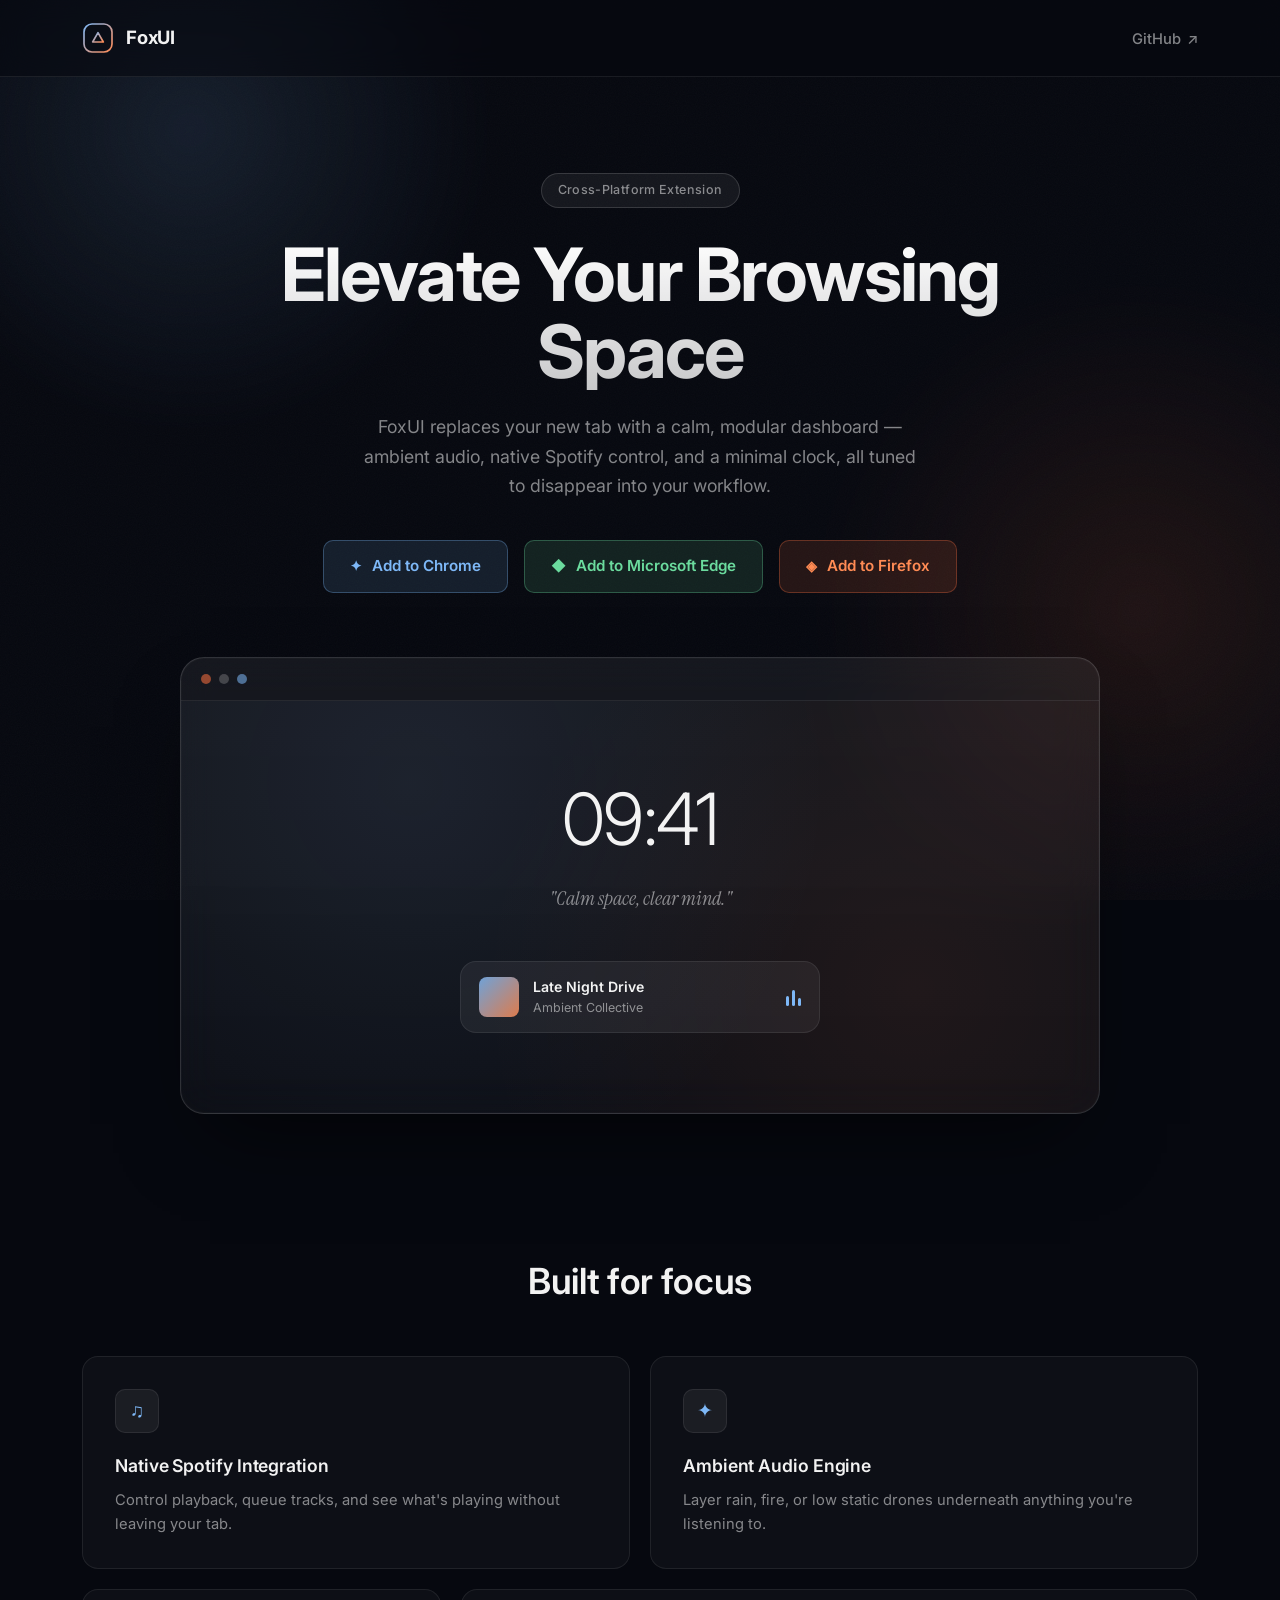
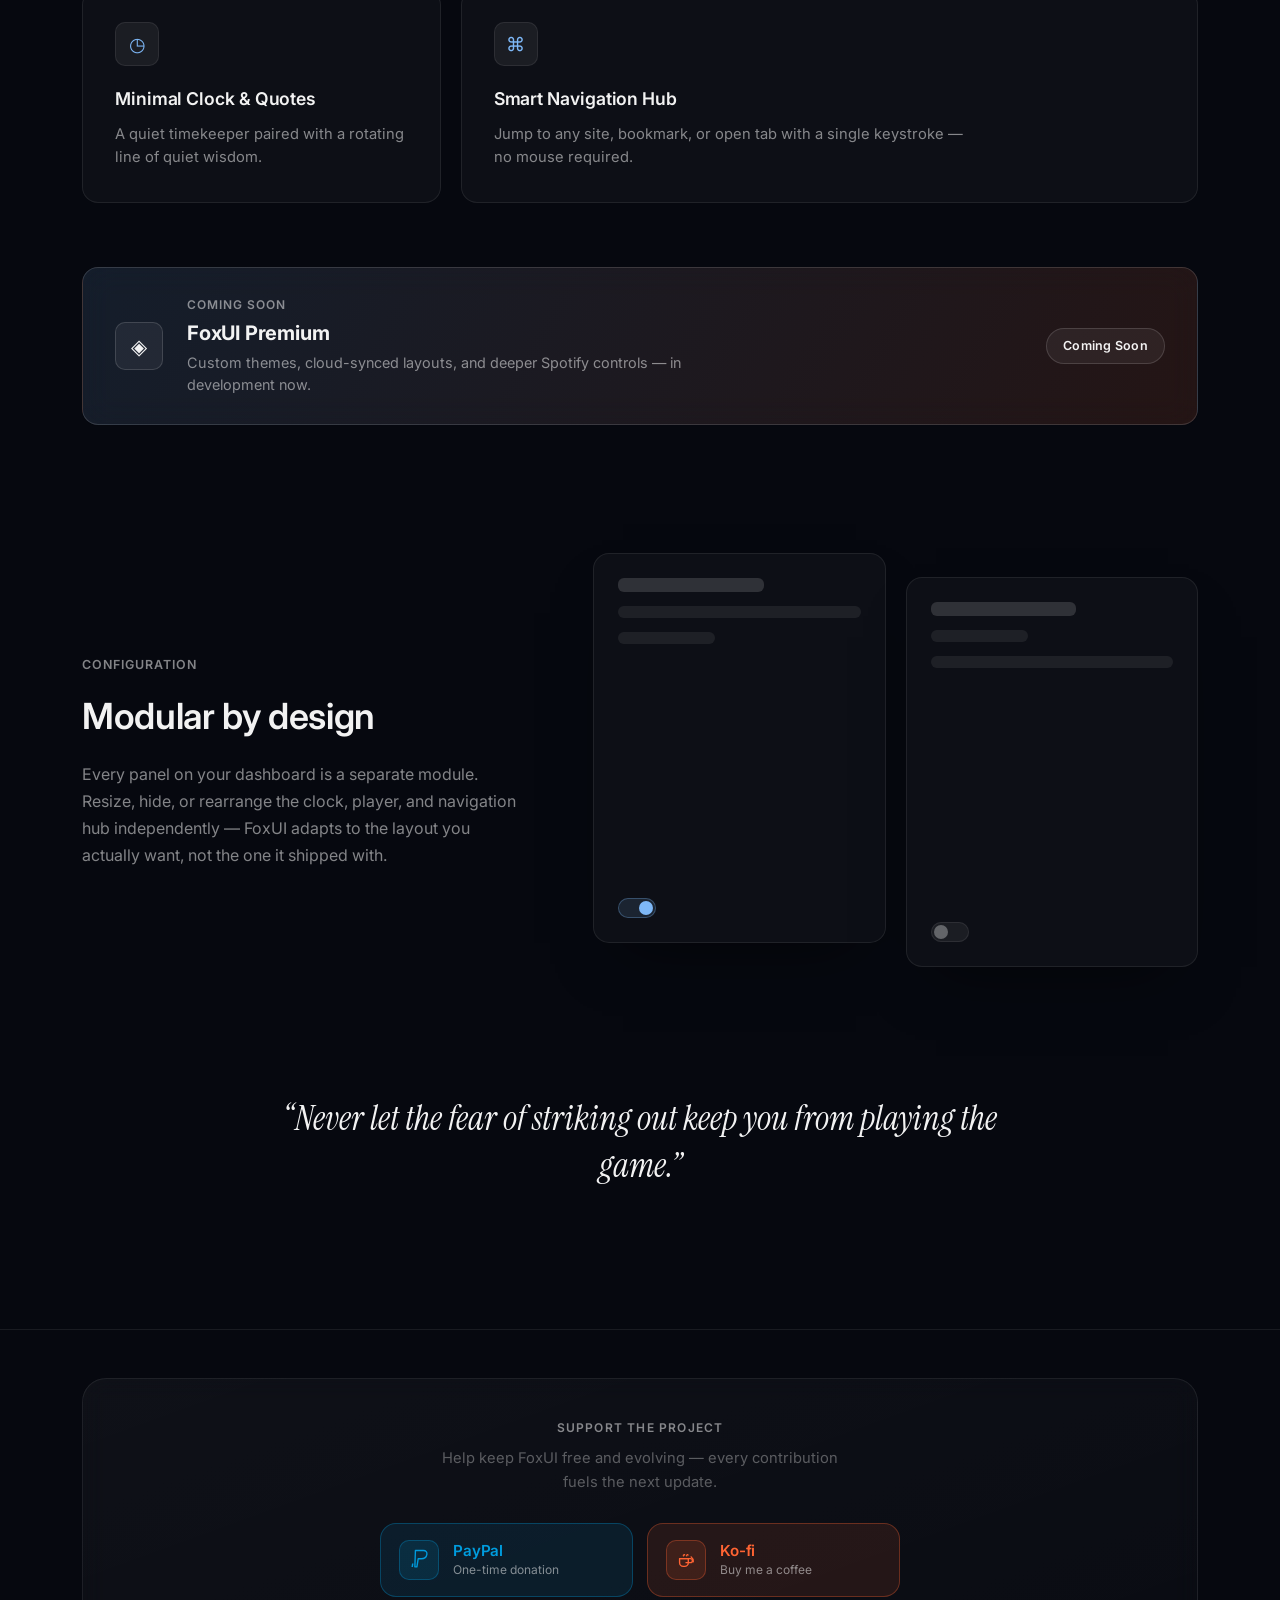
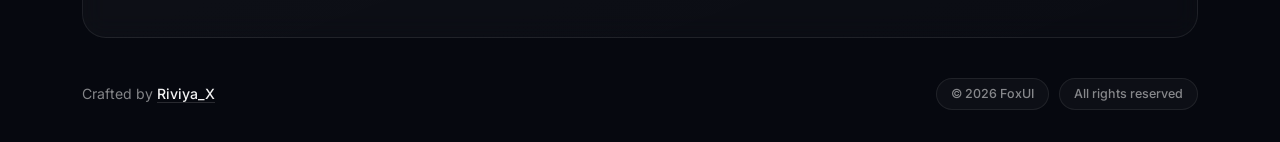
==== Site/index.html @ b0869029 "Extract popup CSS and add release modal Move Chrome popup styles from inline HTML to separate popup." ====
<!DOCTYPE html>
<html lang="en">
<head>
  <meta charset="UTF-8" />
  <meta name="viewport" content="width=device-width, initial-scale=1.0" />
  <title>FoxUI — Elevate Your Browsing Space</title>
  <meta name="description" content="FoxUI is a cross-platform browser extension that brings ambient audio, native Spotify integration, and a calm, modular dashboard to your new tab." />

  <link rel="preconnect" href="https://fonts.googleapis.com">
  <link rel="preconnect" href="https://fonts.gstatic.com" crossorigin>
  <link href="https://fonts.googleapis.com/css2?family=Inter:wght@300;400;500;600;700&family=Instrument+Serif:ital@1&display=swap" rel="stylesheet">

  <link rel="stylesheet" href="style.css" />
</head>
<body>

  <!-- Ambient background glows -->
  <div class="ambient-bg" aria-hidden="true">
    <div class="glow glow-chrome"></div>
    <div class="glow glow-firefox"></div>
  </div>

  <div class="page">

    <!-- ===================== NAVBAR ===================== -->
    <header class="navbar">
      <div class="navbar__inner">
        <a href="#" class="brand" aria-label="FoxUI home">
          <img
            class="brand__logo"
            src="data:image/svg+xml;utf8,%3Csvg xmlns='http://www.w3.org/2000/svg' viewBox='0 0 48 48'%3E%3Cdefs%3E%3ClinearGradient id='g' x1='0' y1='0' x2='1' y2='1'%3E%3Cstop offset='0' stop-color='%237eb8f7'/%3E%3Cstop offset='1' stop-color='%23ff8b54'/%3E%3C/linearGradient%3E%3C/defs%3E%3Crect x='3' y='3' width='42' height='42' rx='12' fill='none' stroke='url(%23g)' stroke-width='2.5'/%3E%3Cpath d='M16 30 L24 16 L32 30 Z' fill='none' stroke='url(%23g)' stroke-width='2.5' stroke-linejoin='round'/%3E%3C/svg%3E"
            alt="FoxUI logo"
            width="32"
            height="32"
            loading="eager"
          />
          <span class="brand__name">FoxUI</span>
        </a>

        <nav class="navbar__links" aria-label="Primary">
          <a class="navbar__github" href="https://github.com/riviyax/foxui" target="_blank" rel="noopener noreferrer">
            GitHub <span aria-hidden="true">↗</span>
          </a>
        </nav>
      </div>
    </header>

    <main>

      <!-- ===================== HERO ===================== -->
      <section class="hero" aria-labelledby="hero-title">
        <div class="hero__inner">
          <span class="badge">Cross-Platform Extension</span>

          <h1 id="hero-title" class="hero__title">Elevate Your Browsing Space</h1>

          <p class="hero__subtitle">
            FoxUI replaces your new tab with a calm, modular dashboard — ambient audio,
            native Spotify control, and a minimal clock, all tuned to disappear into your workflow.
          </p>

          <div class="cta-row">
            <button type="button" class="btn btn--chrome" data-open-modal="release-modal">
              <span class="btn__icon" aria-hidden="true">✦</span>
              Add to Chrome
            </button>
            <button type="button" class="btn btn--edge" data-open-modal="release-modal">
              <span class="btn__icon" aria-hidden="true">◆</span>
              Add to Microsoft Edge
            </button>
            <a href="https://addons.mozilla.org/en-US/firefox/addon/foxui-custom-chrome-tab/" class="btn btn--firefox">
              <span class="btn__icon" aria-hidden="true">◈</span>
              Add to Firefox
            </a>
          </div>
        </div>

        <!-- ===================== MOCKUP WINDOW ===================== -->
        <div class="mockup" role="img" aria-label="Preview of the FoxUI dashboard showing the ambient new tab interface">
          <div class="mockup__chrome">
            <span class="mockup__dot mockup__dot--a"></span>
            <span class="mockup__dot mockup__dot--b"></span>
            <span class="mockup__dot mockup__dot--c"></span>
          </div>
          <div class="mockup__screen">
            <div class="mockup__clock">09:41</div>
            <div class="mockup__quote">"Calm space, clear mind."</div>
            <div class="mockup__player">
              <div class="mockup__player-art" aria-hidden="true"></div>
              <div class="mockup__player-meta">
                <span class="mockup__player-track">Late Night Drive</span>
                <span class="mockup__player-artist">Ambient Collective</span>
              </div>
              <span class="mockup__player-icon" aria-hidden="true">
                <span class="eq-bar"></span>
                <span class="eq-bar"></span>
                <span class="eq-bar"></span>
              </span>
            </div>
          </div>
        </div>
      </section>

      <!-- ===================== FEATURES GRID ===================== -->
      <section class="features" aria-labelledby="features-title">
        <h2 id="features-title" class="section-title">Built for focus</h2>

        <div class="features__grid">
          <article class="card card--span-6">
            <span class="card__icon" aria-hidden="true">♫</span>
            <h3 class="card__title">Native Spotify Integration</h3>
            <p class="card__text">Control playback, queue tracks, and see what's playing without leaving your tab.</p>
          </article>

          <article class="card card--span-6">
            <span class="card__icon" aria-hidden="true">✦</span>
            <h3 class="card__title">Ambient Audio Engine</h3>
            <p class="card__text">Layer rain, fire, or low static drones underneath anything you're listening to.</p>
          </article>

          <article class="card card--span-4">
            <span class="card__icon" aria-hidden="true">◷</span>
            <h3 class="card__title">Minimal Clock &amp; Quotes</h3>
            <p class="card__text">A quiet timekeeper paired with a rotating line of quiet wisdom.</p>
          </article>

          <article class="card card--span-8">
            <span class="card__icon" aria-hidden="true">⌘</span>
            <h3 class="card__title">Smart Navigation Hub</h3>
            <p class="card__text">Jump to any site, bookmark, or open tab with a single keystroke — no mouse required.</p>
          </article>
        </div>
      </section>

      <!-- ===================== PREMIUM TEASER ===================== -->
      <section class="premium" aria-labelledby="premium-title">
        <div class="premium__panel">
          <span class="premium__icon" aria-hidden="true">◈</span>
          <div class="premium__copy">
            <span class="premium__eyebrow">Coming soon</span>
            <h2 id="premium-title" class="premium__title">FoxUI Premium</h2>
            <p class="premium__text">Custom themes, cloud-synced layouts, and deeper Spotify controls — in development now.</p>
          </div>
          <span class="premium__status">Coming Soon</span>
        </div>
      </section>

      <!-- ===================== SETTINGS / DUAL PANEL ===================== -->
      <section class="settings" aria-labelledby="settings-title">
        <div class="settings__copy">
          <span class="eyebrow">Configuration</span>
          <h2 id="settings-title" class="section-title">Modular by design</h2>
          <p class="settings__text">
            Every panel on your dashboard is a separate module. Resize, hide, or rearrange
            the clock, player, and navigation hub independently — FoxUI adapts to the layout
            you actually want, not the one it shipped with.
          </p>
        </div>

        <div class="settings__panels">
          <div class="panel-img panel-img--a" role="img" aria-label="Settings panel showing layout density controls">
            <div class="panel-img__row panel-img__row--title"></div>
            <div class="panel-img__row"></div>
            <div class="panel-img__row panel-img__row--short"></div>
            <div class="panel-img__toggle"></div>
          </div>
          <div class="panel-img panel-img--b" role="img" aria-label="Settings panel showing module visibility controls">
            <div class="panel-img__row panel-img__row--title"></div>
            <div class="panel-img__row panel-img__row--short"></div>
            <div class="panel-img__row"></div>
            <div class="panel-img__toggle panel-img__toggle--off"></div>
          </div>
        </div>
      </section>

      <!-- ===================== QUOTE BANNER ===================== -->
      <section class="quote-banner" aria-label="Featured quote">
        <p class="quote-banner__text">
          “Never let the fear of striking out keep you from playing the game.”
        </p>
      </section>

    </main>

    <!-- ===================== FOOTER ===================== -->
    <footer class="footer">
      <div class="footer__inner">
        <div class="footer__support">
          <div class="footer__support-header">
            <span class="footer__support-label">Support the project</span>
            <p class="footer__support-text">Help keep FoxUI free and evolving — every contribution fuels the next update.</p>
          </div>
          <div class="footer__donate">
            <a
              href="https://www.paypal.com/donate/?hosted_button_id=242RGHUKPYWKY"
              target="_blank"
              rel="noopener noreferrer"
              class="donate-btn donate-btn--paypal"
              aria-label="Donate via PayPal"
            >
              <span class="donate-btn__icon" aria-hidden="true">
                <svg viewBox="0 0 24 24" fill="none" xmlns="http://www.w3.org/2000/svg">
                  <path d="M7.5 19.5h2.2l1.4-8.8h3.4c3.4 0 5.6-1.7 6.1-4.8.4-2.6-1-4.2-3.8-4.2H8.1L7.5 19.5Z" stroke="currentColor" stroke-width="1.5" stroke-linejoin="round"/>
                  <path d="M6 19.5H3.8l.6-3.8H6l-.6 3.8Z" fill="currentColor"/>
                </svg>
              </span>
              <span class="donate-btn__label">
                <span class="donate-btn__name">PayPal</span>
                <span class="donate-btn__hint">One-time donation</span>
              </span>
              <span class="donate-btn__arrow" aria-hidden="true">↗</span>
            </a>
            <a
              href="https://ko-fi.com/riviya_x"
              target="_blank"
              rel="noopener noreferrer"
              class="donate-btn donate-btn--kofi"
              aria-label="Donate via Ko-fi"
            >
              <span class="donate-btn__icon" aria-hidden="true">
                <svg viewBox="0 0 24 24" fill="none" xmlns="http://www.w3.org/2000/svg">
                  <path d="M5 10.5h11.8c1.2 0 2.2 1 2.2 2.2s-1 2.2-2.2 2.2H12" stroke="currentColor" stroke-width="1.5" stroke-linecap="round" stroke-linejoin="round"/>
                  <path d="M5 10.5V15c0 2.2 1.8 4 4 4h1.5c2.2 0 4-1.8 4-4v-4.5H5Z" stroke="currentColor" stroke-width="1.5" stroke-linejoin="round"/>
                  <path d="M9.2 7.5c-.3-.5-.1-1.1.4-1.3.4-.2.9 0 1 .4M12.8 7.5c-.3-.5-.1-1.1.4-1.3.4-.2.9 0 1 .4" stroke="currentColor" stroke-width="1.3" stroke-linecap="round"/>
                  <path d="M17.5 8.5c1.5 1.2 2.5 3 2.5 5v.5" stroke="currentColor" stroke-width="1.3" stroke-linecap="round"/>
                </svg>
              </span>
              <span class="donate-btn__label">
                <span class="donate-btn__name">Ko-fi</span>
                <span class="donate-btn__hint">Buy me a coffee</span>
              </span>
              <span class="donate-btn__arrow" aria-hidden="true">↗</span>
            </a>
          </div>
        </div>

        <div class="footer__base">
          <p class="footer__credit">Crafted by <a href="https://riviyax.site" class="footer__link">Riviya_X</a></p>
          <div class="footer__tags">
            <span class="tag">© 2026 FoxUI</span>
            <span class="tag">All rights reserved</span>
          </div>
        </div>
      </div>
    </footer>

  </div>

  <!-- ===================== RELEASE STATUS MODAL ===================== -->
  <div class="modal-overlay" id="release-modal" aria-hidden="true">
    <div class="modal" role="dialog" aria-modal="true" aria-labelledby="modal-title" aria-describedby="modal-desc">
      <button type="button" class="modal__close" data-close-modal aria-label="Close dialog">✕</button>

      <span class="modal__eyebrow">Not on the store yet</span>
      <h2 id="modal-title" class="modal__title">We haven't published to the Web Store</h2>
      <p id="modal-desc" class="modal__text">
        FoxUI isn't listed on the Chrome or Edge add-on stores yet — the one-time
        $5 developer registration fee is still blocking that step. Until then, you
        can watch a quick walkthrough below and grab the source to install it manually.
      </p>

      <div class="modal__video">
 <iframe width="560" height="315" src="https://www.youtube.com/embed/8auc1vRZd1Y?si=msr60VP6R238j_bO" title="YouTube video player" frameborder="0" allow="accelerometer; autoplay; clipboard-write; encrypted-media; gyroscope; picture-in-picture; web-share" referrerpolicy="strict-origin-when-cross-origin" allowfullscreen></iframe>
      </div>

      <div class="modal__actions">
        <a href="https://github.com/riviyax/foxui/releases/latest" target="_blank" rel="noopener noreferrer" class="btn btn--chrome modal__download">
          <span class="btn__icon" aria-hidden="true">⇩</span>
          Download Source Code
        </a>
        <button type="button" class="btn btn--ghost" data-close-modal>Maybe later</button>
      </div>
    </div>
  </div>

  <script>
    (function () {
      var openTriggers = document.querySelectorAll('[data-open-modal]');
      var closeTriggers = document.querySelectorAll('[data-close-modal]');
      var lastFocused = null;

      function openModal(id) {
        var modal = document.getElementById(id);
        if (!modal) return;
        lastFocused = document.activeElement;
        modal.classList.add('is-open');
        modal.setAttribute('aria-hidden', 'false');
        document.body.classList.add('modal-open');
        var closeBtn = modal.querySelector('.modal__close');
        if (closeBtn) closeBtn.focus();
      }

      function closeModal(modal) {
        modal.classList.remove('is-open');
        modal.setAttribute('aria-hidden', 'true');
        document.body.classList.remove('modal-open');
        if (lastFocused) lastFocused.focus();
      }

      openTriggers.forEach(function (btn) {
        btn.addEventListener('click', function () {
          openModal(btn.getAttribute('data-open-modal'));
        });
      });

      closeTriggers.forEach(function (btn) {
        btn.addEventListener('click', function () {
          var modal = btn.closest('.modal-overlay');
          if (modal) closeModal(modal);
        });
      });

      document.querySelectorAll('.modal-overlay').forEach(function (overlay) {
        overlay.addEventListener('click', function (e) {
          if (e.target === overlay) closeModal(overlay);
        });
      });

      document.addEventListener('keydown', function (e) {
        if (e.key === 'Escape') {
          document.querySelectorAll('.modal-overlay.is-open').forEach(closeModal);
        }
      });
    })();
  </script>

</body>
</html>
---- Site/style.css ----
/* ===========================================================
   FoxUI — Stylesheet
   Dark mode glassmorphism design system
   =========================================================== */

/* -----------------------------------------------------------
   1. Design tokens
----------------------------------------------------------- */
:root {
  /* Backgrounds */
  --bg-deep: #06080f;
  --card-bg-1: rgba(255, 255, 255, 0.03);
  --card-bg-2: rgba(255, 255, 255, 0.06);

  /* Borders */
  --border-soft: rgba(255, 255, 255, 0.08);
  --border-strong: rgba(255, 255, 255, 0.14);

  /* Text */
  --text-primary: rgba(255, 255, 255, 0.95);
  --text-muted: rgba(255, 255, 255, 0.5);
  --text-faint: rgba(255, 255, 255, 0.32);

  /* Accent — Chrome */
  --chrome: #7eb8f7;
  --chrome-bg: rgba(126, 184, 247, 0.12);
  --chrome-border: rgba(126, 184, 247, 0.3);

  /* Accent — Firefox */
  --firefox: #ff8b54;
  --firefox-bg: rgba(255, 113, 64, 0.12);
  --firefox-border: rgba(255, 113, 64, 0.3);

  /* Accent — Edge */
  --edge: #6bdb9e;
  --edge-bg: rgba(107, 219, 158, 0.12);
  --edge-border: rgba(107, 219, 158, 0.3);

  /* Accent — Donate */
  --paypal: #009cde;
  --paypal-bg: rgba(0, 156, 222, 0.1);
  --paypal-border: rgba(0, 156, 222, 0.32);
  --paypal-glow: rgba(0, 156, 222, 0.4);
  --kofi: #ff6433;
  --kofi-bg: rgba(255, 100, 51, 0.1);
  --kofi-border: rgba(255, 100, 51, 0.32);
  --kofi-glow: rgba(255, 100, 51, 0.4);

  /* Type */
  --font-body: 'Inter', sans-serif;
  --font-serif: 'Instrument Serif', Georgia, serif;

  /* Layout */
  --max-width: 1180px;
  --radius-lg: 24px;
  --radius-md: 16px;
  --radius-sm: 10px;

  /* Motion */
  --ease: cubic-bezier(0.22, 1, 0.36, 1);
}

/* -----------------------------------------------------------
   2. Reset
----------------------------------------------------------- */
* {
  margin: 0;
  padding: 0;
  box-sizing: border-box;
}

html {
  -webkit-font-smoothing: antialiased;
  -moz-osx-font-smoothing: grayscale;
  scroll-behavior: smooth;
}

body {
  background-color: var(--bg-deep);
  color: var(--text-primary);
  font-family: var(--font-body);
  font-weight: 400;
  line-height: 1.5;
  min-height: 100vh;
  overflow-x: hidden;
  position: relative;
  padding-inline: env(safe-area-inset-left) env(safe-area-inset-right);
}

body.modal-open {
  overflow: hidden;
}

img {
  display: block;
  max-width: 100%;
}

a {
  color: inherit;
  text-decoration: none;
}

ul,
ol {
  list-style: none;
}

button {
  font: inherit;
  border: none;
  background: none;
  cursor: pointer;
}

@media (prefers-reduced-motion: reduce) {
  * {
    animation-duration: 0.01ms !important;
    animation-iteration-count: 1 !important;
    transition-duration: 0.01ms !important;
    scroll-behavior: auto !important;
  }
}

:focus-visible {
  outline: 2px solid var(--chrome);
  outline-offset: 3px;
  border-radius: 4px;
}

/* -----------------------------------------------------------
   3. Ambient background
----------------------------------------------------------- */
.ambient-bg {
  position: fixed;
  inset: 0;
  z-index: 0;
  overflow: hidden;
  pointer-events: none;
}

.glow {
  position: absolute;
  border-radius: 50%;
  filter: blur(10px);
  opacity: 0.55;
  will-change: transform;
}

.glow-chrome {
  width: 620px;
  height: 620px;
  top: -180px;
  left: -120px;
  background: radial-gradient(circle, rgba(126, 184, 247, 0.22) 0%, rgba(126, 184, 247, 0) 70%);
  animation: drift-a 22s ease-in-out infinite;
}

.glow-firefox {
  width: 680px;
  height: 680px;
  top: 30%;
  right: -200px;
  background: radial-gradient(circle, rgba(255, 113, 64, 0.18) 0%, rgba(255, 113, 64, 0) 70%);
  animation: drift-b 26s ease-in-out infinite;
}

/* Subtle grain so the dark field reads as material, not a flat gradient */
.ambient-bg::after {
  content: '';
  position: absolute;
  inset: -10%;
  background-image: url("data:image/svg+xml;utf8,%3Csvg xmlns='http://www.w3.org/2000/svg' width='160' height='160'%3E%3Cfilter id='n'%3E%3CfeTurbulence type='fractalNoise' baseFrequency='0.9' numOctaves='2' stitchTiles='stitch'/%3E%3C/filter%3E%3Crect width='100%25' height='100%25' filter='url(%23n)'/%3E%3C/svg%3E");
  opacity: 0.035;
  mix-blend-mode: overlay;
}

@keyframes drift-a {
  0%, 100% { transform: translate(0, 0) scale(1); }
  50% { transform: translate(40px, 60px) scale(1.08); }
}

@keyframes drift-b {
  0%, 100% { transform: translate(0, 0) scale(1); }
  50% { transform: translate(-50px, -40px) scale(1.05); }
}

/* Content layer sits above the ambient background */
.page {
  position: relative;
  z-index: 1;
}

/* -----------------------------------------------------------
   4. Layout helpers
----------------------------------------------------------- */
.navbar__inner,
.hero__inner,
.features,
.premium,
.settings,
.quote-banner,
.footer__inner {
  width: 100%;
  max-width: var(--max-width);
  margin-inline: auto;
  padding-inline: clamp(20px, 4vw, 32px);
}

.section-title {
  font-size: clamp(1.6rem, 1.1rem + 1.5vw, 2.25rem);
  font-weight: 600;
  letter-spacing: -0.01em;
  color: var(--text-primary);
}

.eyebrow {
  display: inline-block;
  font-size: 0.78rem;
  font-weight: 600;
  letter-spacing: 0.08em;
  text-transform: uppercase;
  color: var(--text-muted);
  margin-bottom: 14px;
}

/* -----------------------------------------------------------
   5. Navbar
----------------------------------------------------------- */
.navbar {
  position: sticky;
  top: 0;
  z-index: 10;
  backdrop-filter: blur(16px);
  -webkit-backdrop-filter: blur(16px);
  background: rgba(6, 8, 15, 0.55);
  border-bottom: 1px solid var(--border-soft);
}

.navbar__inner {
  display: flex;
  align-items: center;
  justify-content: space-between;
  height: 76px;
}

.brand {
  display: flex;
  align-items: center;
  gap: 12px;
}

.brand__logo {
  width: 32px;
  height: 32px;
  flex-shrink: 0;
}

.brand__name {
  font-size: 1.15rem;
  font-weight: 700;
  letter-spacing: -0.01em;
  color: var(--text-primary);
}

.navbar__github {
  font-size: 0.92rem;
  font-weight: 500;
  color: var(--text-muted);
  display: inline-flex;
  align-items: center;
  gap: 6px;
  transition: color 0.2s var(--ease);
}

.navbar__github:hover {
  color: var(--text-primary);
}

/* -----------------------------------------------------------
   6. Hero
----------------------------------------------------------- */
.hero {
  display: flex;
  flex-direction: column;
  align-items: center;
  text-align: center;
  padding-top: 96px;
  padding-bottom: 0;
}

.hero__inner {
  display: flex;
  flex-direction: column;
  align-items: center;
}

.badge {
  display: inline-flex;
  align-items: center;
  padding: 7px 16px;
  border-radius: 999px;
  background: var(--card-bg-2);
  border: 1px solid var(--border-strong);
  font-size: 0.78rem;
  font-weight: 500;
  letter-spacing: 0.03em;
  color: var(--text-muted);
  margin-bottom: 28px;
}

.hero__title {
  font-size: clamp(2.6rem, 1.8rem + 3.5vw, 4.6rem);
  font-weight: 700;
  letter-spacing: -0.025em;
  line-height: 1.05;
  max-width: 880px;
  color: var(--text-primary);
  background: linear-gradient(
    180deg,
    rgba(255, 255, 255, 1) 0%,
    rgba(255, 255, 255, 0.78) 100%
  );
  -webkit-background-clip: text;
  background-clip: text;
  -webkit-text-fill-color: transparent;
}

.hero__subtitle {
  margin-top: 22px;
  max-width: 560px;
  font-size: clamp(1rem, 0.95rem + 0.2vw, 1.15rem);
  font-weight: 400;
  line-height: 1.65;
  color: var(--text-muted);
}

.cta-row {
  display: flex;
  flex-wrap: wrap;
  justify-content: center;
  gap: 16px;
  margin-top: 40px;
}

.btn {
  display: inline-flex;
  align-items: center;
  gap: 10px;
  padding: 14px 26px;
  border-radius: var(--radius-sm);
  font-size: 0.95rem;
  font-weight: 600;
  border: 1px solid transparent;
  transition: transform 0.2s var(--ease), background 0.2s var(--ease), box-shadow 0.2s var(--ease);
}

.btn__icon {
  font-size: 0.95em;
  line-height: 1;
}

.btn--chrome {
  color: var(--chrome);
  background: var(--chrome-bg);
  border-color: var(--chrome-border);
}

.btn--chrome:hover {
  transform: translateY(-2px);
  box-shadow: 0 10px 30px -10px rgba(126, 184, 247, 0.45);
}

.btn--firefox {
  color: var(--firefox);
  background: var(--firefox-bg);
  border-color: var(--firefox-border);
}

.btn--firefox:hover {
  transform: translateY(-2px);
  box-shadow: 0 10px 30px -10px rgba(255, 113, 64, 0.45);
}

.btn--edge {
  color: var(--edge);
  background: var(--edge-bg);
  border-color: var(--edge-border);
}

.btn--edge:hover {
  transform: translateY(-2px);
  box-shadow: 0 10px 30px -10px rgba(107, 219, 158, 0.45);
}

.btn--ghost {
  color: var(--text-muted);
  background: transparent;
  border-color: var(--border-soft);
}

.btn--ghost:hover {
  color: var(--text-primary);
  border-color: var(--border-strong);
  transform: translateY(-2px);
}

/* -----------------------------------------------------------
   7. Mockup window
----------------------------------------------------------- */
.mockup {
  width: 100%;
  max-width: 920px;
  margin: 64px auto 0;
  border-radius: var(--radius-lg);
  border: 1px solid var(--border-strong);
  background: linear-gradient(180deg, var(--card-bg-2) 0%, var(--card-bg-1) 100%);
  box-shadow:
    0 40px 80px -30px rgba(0, 0, 0, 0.65),
    0 0 0 1px rgba(255, 255, 255, 0.02) inset;
  overflow: hidden;
  backdrop-filter: blur(20px);
  -webkit-backdrop-filter: blur(20px);
}

.mockup__chrome {
  display: flex;
  gap: 8px;
  padding: 16px 20px;
  border-bottom: 1px solid var(--border-soft);
}

.mockup__dot {
  width: 10px;
  height: 10px;
  border-radius: 50%;
  background: rgba(255, 255, 255, 0.14);
}

.mockup__dot--a { background: rgba(255, 113, 64, 0.55); }
.mockup__dot--b { background: rgba(255, 255, 255, 0.2); }
.mockup__dot--c { background: rgba(126, 184, 247, 0.55); }

.mockup__screen {
  position: relative;
  padding: 64px 40px 80px;
  display: flex;
  flex-direction: column;
  align-items: center;
  text-align: center;
  min-height: 360px;
  background:
    radial-gradient(circle at 25% 20%, rgba(126, 184, 247, 0.08), transparent 55%),
    radial-gradient(circle at 80% 70%, rgba(255, 113, 64, 0.07), transparent 55%);
}

.mockup__clock {
  font-size: clamp(3rem, 2.2rem + 3vw, 4.5rem);
  font-weight: 300;
  letter-spacing: -0.02em;
  color: var(--text-primary);
}

.mockup__quote {
  margin-top: 10px;
  font-family: var(--font-serif);
  font-style: italic;
  font-size: 1.25rem;
  color: var(--text-muted);
}

.mockup__player {
  margin-top: 48px;
  width: 100%;
  max-width: 360px;
  display: flex;
  align-items: center;
  gap: 14px;
  padding: 14px 18px;
  border-radius: var(--radius-md);
  background: var(--card-bg-2);
  border: 1px solid var(--border-soft);
  text-align: left;
}

.mockup__player-art {
  width: 40px;
  height: 40px;
  border-radius: 8px;
  flex-shrink: 0;
  background: linear-gradient(135deg, var(--chrome) 0%, var(--firefox) 100%);
  opacity: 0.85;
}

.mockup__player-meta {
  display: flex;
  flex-direction: column;
  gap: 2px;
  flex: 1;
  min-width: 0;
}

.mockup__player-track {
  font-size: 0.88rem;
  font-weight: 600;
  color: var(--text-primary);
  white-space: nowrap;
  overflow: hidden;
  text-overflow: ellipsis;
}

.mockup__player-artist {
  font-size: 0.78rem;
  color: var(--text-muted);
}

.mockup__player-icon {
  display: flex;
  align-items: flex-end;
  gap: 3px;
  height: 18px;
  flex-shrink: 0;
}

.eq-bar {
  width: 3px;
  border-radius: 2px;
  background: var(--chrome);
  transform-origin: bottom;
  animation: eq-pulse 0.9s var(--ease) infinite;
}

.eq-bar:nth-child(1) {
  height: 10px;
  animation-delay: 0s;
}

.eq-bar:nth-child(2) {
  height: 16px;
  animation-delay: 0.15s;
}

.eq-bar:nth-child(3) {
  height: 8px;
  animation-delay: 0.3s;
}

@keyframes eq-pulse {
  0%, 100% { transform: scaleY(0.45); opacity: 0.55; }
  50% { transform: scaleY(1); opacity: 1; }
}

/* -----------------------------------------------------------
   8. Features grid
----------------------------------------------------------- */
.features {
  padding-top: 140px;
}

.features .section-title {
  text-align: center;
  margin-bottom: 48px;
}

.features__grid {
  display: grid;
  grid-template-columns: repeat(12, 1fr);
  gap: 20px;
}

.card {
  position: relative;
  border-radius: var(--radius-md);
  background: var(--card-bg-1);
  border: 1px solid var(--border-soft);
  padding: 32px;
  transition: border-color 0.25s var(--ease), background 0.25s var(--ease), transform 0.25s var(--ease);
}

.card:hover {
  background: var(--card-bg-2);
  border-color: var(--border-strong);
  transform: translateY(-3px);
}

.card--span-6 { grid-column: span 6; }
.card--span-4 { grid-column: span 4; }
.card--span-8 { grid-column: span 8; }

.card__icon {
  display: inline-flex;
  align-items: center;
  justify-content: center;
  width: 44px;
  height: 44px;
  border-radius: var(--radius-sm);
  background: var(--card-bg-2);
  border: 1px solid var(--border-soft);
  font-size: 1.2rem;
  margin-bottom: 20px;
  color: var(--chrome);
}

.card__title {
  font-size: 1.1rem;
  font-weight: 600;
  letter-spacing: -0.005em;
  margin-bottom: 10px;
  color: var(--text-primary);
}

.card__text {
  font-size: 0.92rem;
  line-height: 1.6;
  color: var(--text-muted);
  max-width: 480px;
}

/* -----------------------------------------------------------
   9. Premium teaser
----------------------------------------------------------- */
.premium {
  padding-top: 64px;
}

.premium__panel {
  display: flex;
  align-items: center;
  gap: 24px;
  padding: 28px 32px;
  border-radius: var(--radius-md);
  background: linear-gradient(120deg, var(--chrome-bg) 0%, var(--firefox-bg) 100%);
  border: 1px solid var(--border-strong);
  backdrop-filter: blur(16px);
  -webkit-backdrop-filter: blur(16px);
}

.premium__icon {
  display: inline-flex;
  align-items: center;
  justify-content: center;
  width: 48px;
  height: 48px;
  flex-shrink: 0;
  border-radius: var(--radius-sm);
  background: var(--card-bg-2);
  border: 1px solid var(--border-strong);
  font-size: 1.3rem;
  color: var(--text-primary);
}

.premium__copy {
  flex: 1;
  min-width: 0;
}

.premium__eyebrow {
  display: block;
  font-size: 0.75rem;
  font-weight: 600;
  letter-spacing: 0.08em;
  text-transform: uppercase;
  color: var(--text-muted);
  margin-bottom: 4px;
}

.premium__title {
  font-size: 1.25rem;
  font-weight: 700;
  letter-spacing: -0.01em;
  color: var(--text-primary);
}

.premium__text {
  margin-top: 4px;
  font-size: 0.9rem;
  line-height: 1.55;
  color: var(--text-muted);
  max-width: 520px;
}

.premium__status {
  flex-shrink: 0;
  font-size: 0.78rem;
  font-weight: 600;
  letter-spacing: 0.02em;
  padding: 8px 16px;
  border-radius: 999px;
  background: var(--card-bg-2);
  border: 1px solid var(--border-strong);
  color: var(--text-primary);
  white-space: nowrap;
}

/* -----------------------------------------------------------
   10. Settings dual-panel section
----------------------------------------------------------- */
.settings {
  display: grid;
  grid-template-columns: minmax(0, 0.85fr) minmax(0, 1.15fr);
  gap: 64px;
  align-items: center;
  padding-top: 140px;
}

.settings__text {
  margin-top: 18px;
  font-size: 1rem;
  line-height: 1.7;
  color: var(--text-muted);
  max-width: 440px;
}

.settings__panels {
  display: flex;
  gap: 20px;
}

.panel-img {
  flex: 1;
  min-width: 0;
  aspect-ratio: 3 / 4;
  border-radius: var(--radius-md);
  background: var(--card-bg-1);
  border: 1px solid var(--border-soft);
  padding: 24px;
  display: flex;
  flex-direction: column;
  gap: 14px;
  box-shadow: 0 30px 60px -30px rgba(0, 0, 0, 0.55);
}

.panel-img--a { transform: translateY(-12px); }
.panel-img--b { transform: translateY(12px); }

.panel-img__row {
  height: 12px;
  border-radius: 6px;
  background: rgba(255, 255, 255, 0.07);
}

.panel-img__row--title {
  width: 60%;
  height: 14px;
  background: rgba(255, 255, 255, 0.14);
}

.panel-img__row--short {
  width: 40%;
}

.panel-img__toggle {
  margin-top: auto;
  width: 38px;
  height: 20px;
  border-radius: 999px;
  background: var(--chrome-bg);
  border: 1px solid var(--chrome-border);
  position: relative;
}

.panel-img__toggle::after {
  content: '';
  position: absolute;
  top: 2px;
  right: 2px;
  width: 14px;
  height: 14px;
  border-radius: 50%;
  background: var(--chrome);
}

.panel-img__toggle--off {
  background: var(--card-bg-2);
  border-color: var(--border-soft);
}

.panel-img__toggle--off::after {
  right: auto;
  left: 2px;
  background: var(--text-faint);
}

/* -----------------------------------------------------------
   10. Quote banner
----------------------------------------------------------- */
.quote-banner {
  padding-top: 140px;
  padding-bottom: 20px;
  display: flex;
  justify-content: center;
}

.quote-banner__text {
  font-family: var(--font-serif);
  font-style: italic;
  font-size: clamp(1.4rem, 1.1rem + 1.3vw, 2.1rem);
  line-height: 1.4;
  text-align: center;
  max-width: 760px;
  color: var(--text-primary);
}

/* -----------------------------------------------------------
   11. Footer & donate buttons
----------------------------------------------------------- */
.footer {
  margin-top: 120px;
  border-top: 1px solid var(--border-soft);
}

.footer__inner {
  display: flex;
  flex-direction: column;
  align-items: stretch;
  gap: 40px;
  padding-block: 48px 32px;
}

.footer__support {
  display: flex;
  flex-direction: column;
  align-items: center;
  gap: 28px;
  padding: clamp(28px, 5vw, 40px);
  border-radius: var(--radius-lg);
  background: linear-gradient(
    160deg,
    rgba(255, 255, 255, 0.04) 0%,
    rgba(255, 255, 255, 0.02) 100%
  );
  border: 1px solid var(--border-soft);
  backdrop-filter: blur(12px);
  -webkit-backdrop-filter: blur(12px);
  text-align: center;
}

.footer__support-header {
  display: flex;
  flex-direction: column;
  align-items: center;
  gap: 10px;
  max-width: 420px;
}

.footer__support-label {
  font-size: 0.75rem;
  font-weight: 600;
  letter-spacing: 0.1em;
  text-transform: uppercase;
  color: var(--text-muted);
}

.footer__support-text {
  font-size: 0.92rem;
  line-height: 1.6;
  color: var(--text-faint);
}

.footer__donate {
  display: grid;
  grid-template-columns: repeat(2, minmax(0, 1fr));
  gap: 14px;
  width: 100%;
  max-width: 520px;
}

.donate-btn {
  display: flex;
  align-items: center;
  gap: 14px;
  padding: 16px 18px;
  min-height: 72px;
  border-radius: var(--radius-md);
  font-weight: 600;
  border: 1px solid transparent;
  background: var(--card-bg-1);
  transition:
    transform 0.22s var(--ease),
    background 0.22s var(--ease),
    border-color 0.22s var(--ease),
    box-shadow 0.22s var(--ease);
}

.donate-btn__icon {
  display: flex;
  align-items: center;
  justify-content: center;
  width: 40px;
  height: 40px;
  flex-shrink: 0;
  border-radius: var(--radius-sm);
  background: var(--card-bg-2);
  border: 1px solid var(--border-soft);
}

.donate-btn__icon svg {
  width: 22px;
  height: 22px;
}

.donate-btn__label {
  display: flex;
  flex-direction: column;
  gap: 2px;
  flex: 1;
  min-width: 0;
  text-align: left;
}

.donate-btn__name {
  font-size: 0.95rem;
  font-weight: 600;
  letter-spacing: -0.01em;
  line-height: 1.2;
}

.donate-btn__hint {
  font-size: 0.75rem;
  font-weight: 400;
  color: var(--text-muted);
  line-height: 1.3;
}

.donate-btn__arrow {
  font-size: 0.85rem;
  opacity: 0;
  transform: translate(-4px, 4px);
  transition: opacity 0.22s var(--ease), transform 0.22s var(--ease);
  flex-shrink: 0;
}

.donate-btn:hover .donate-btn__arrow,
.donate-btn:focus-visible .donate-btn__arrow {
  opacity: 0.7;
  transform: translate(0, 0);
}

.donate-btn--paypal {
  color: var(--paypal);
  background: var(--paypal-bg);
  border-color: var(--paypal-border);
}

.donate-btn--paypal .donate-btn__icon {
  color: var(--paypal);
  background: rgba(0, 156, 222, 0.12);
  border-color: var(--paypal-border);
}

.donate-btn--paypal:hover,
.donate-btn--paypal:focus-visible {
  transform: translateY(-2px);
  background: rgba(0, 156, 222, 0.16);
  border-color: rgba(0, 156, 222, 0.5);
  box-shadow: 0 12px 32px -12px var(--paypal-glow);
}

.donate-btn--kofi {
  color: var(--kofi);
  background: var(--kofi-bg);
  border-color: var(--kofi-border);
}

.donate-btn--kofi .donate-btn__icon {
  color: var(--kofi);
  background: rgba(255, 100, 51, 0.12);
  border-color: var(--kofi-border);
}

.donate-btn--kofi:hover,
.donate-btn--kofi:focus-visible {
  transform: translateY(-2px);
  background: rgba(255, 100, 51, 0.16);
  border-color: rgba(255, 100, 51, 0.5);
  box-shadow: 0 12px 32px -12px var(--kofi-glow);
}

.footer__base {
  display: flex;
  align-items: center;
  justify-content: space-between;
  flex-wrap: wrap;
  gap: 16px;
  width: 100%;
}

.footer__credit {
  font-size: 0.88rem;
  color: var(--text-muted);
}

.footer__link {
  color: var(--text-primary);
  font-weight: 500;
  border-bottom: 1px solid var(--border-strong);
  transition: color 0.2s var(--ease), border-color 0.2s var(--ease);
}

.footer__link:hover {
  color: var(--chrome);
  border-color: var(--chrome-border);
}

.footer__tags {
  display: flex;
  gap: 10px;
  flex-wrap: wrap;
}

.tag {
  font-size: 0.78rem;
  font-weight: 500;
  color: var(--text-muted);
  padding: 6px 14px;
  border-radius: 999px;
  background: var(--card-bg-1);
  border: 1px solid var(--border-soft);
  white-space: nowrap;
}

/* -----------------------------------------------------------
   12. Release status modal
----------------------------------------------------------- */
.modal-overlay {
  position: fixed;
  inset: 0;
  z-index: 100;
  display: flex;
  align-items: center;
  justify-content: center;
  padding: 20px;
  background: rgba(4, 5, 10, 0.72);
  backdrop-filter: blur(6px);
  -webkit-backdrop-filter: blur(6px);
  opacity: 0;
  visibility: hidden;
  transition: opacity 0.25s var(--ease), visibility 0.25s var(--ease);
}

.modal-overlay.is-open {
  opacity: 1;
  visibility: visible;
}

.modal {
  position: relative;
  width: 100%;
  max-width: 560px;
  max-height: 90vh;
  overflow-y: auto;
  padding: clamp(28px, 4vw, 40px);
  border-radius: var(--radius-lg);
  background: linear-gradient(160deg, rgba(20, 22, 32, 0.98) 0%, rgba(10, 12, 20, 0.98) 100%);
  border: 1px solid var(--border-strong);
  box-shadow: 0 60px 120px -40px rgba(0, 0, 0, 0.8);
  transform: translateY(16px) scale(0.98);
  transition: transform 0.25s var(--ease);
}

.modal-overlay.is-open .modal {
  transform: translateY(0) scale(1);
}

.modal__close {
  position: absolute;
  top: 20px;
  right: 20px;
  width: 34px;
  height: 34px;
  display: inline-flex;
  align-items: center;
  justify-content: center;
  border-radius: 50%;
  background: var(--card-bg-2);
  border: 1px solid var(--border-soft);
  color: var(--text-muted);
  font-size: 0.9rem;
  transition: color 0.2s var(--ease), background 0.2s var(--ease), border-color 0.2s var(--ease);
}

.modal__close:hover {
  color: var(--text-primary);
  background: var(--card-bg-1);
  border-color: var(--border-strong);
}

.modal__eyebrow {
  display: inline-block;
  font-size: 0.75rem;
  font-weight: 600;
  letter-spacing: 0.08em;
  text-transform: uppercase;
  color: var(--firefox);
  margin-bottom: 12px;
}

.modal__title {
  font-size: clamp(1.3rem, 1.1rem + 0.8vw, 1.6rem);
  font-weight: 700;
  letter-spacing: -0.01em;
  line-height: 1.25;
  color: var(--text-primary);
  max-width: 460px;
  padding-right: 30px;
}

.modal__text {
  margin-top: 14px;
  font-size: 0.95rem;
  line-height: 1.65;
  color: var(--text-muted);
}

.modal__video {
  margin-top: 24px;
  position: relative;
  width: 100%;
  aspect-ratio: 16 / 9;
  border-radius: var(--radius-md);
  overflow: hidden;
  background: #000;
  border: 1px solid var(--border-soft);
}

.modal__video iframe {
  position: absolute;
  inset: 0;
  width: 100%;
  height: 100%;
  border: 0;
}

.modal__actions {
  margin-top: 26px;
  display: flex;
  flex-wrap: wrap;
  gap: 12px;
}

.modal__download {
  flex: 1;
  justify-content: center;
  min-width: 200px;
}

/* ===========================================================
   13. Responsive — Tablet (≤ 1024px)
   =========================================================== */
@media (max-width: 1024px) {
  .features {
    padding-top: 110px;
  }

  .card--span-6 { grid-column: span 6; }
  .card--span-4 { grid-column: span 6; }
  .card--span-8 { grid-column: span 12; }

  .premium__panel {
    flex-wrap: wrap;
    gap: 20px;
  }

  .premium__status {
    margin-left: auto;
  }

  .settings {
    grid-template-columns: 1fr;
    gap: 48px;
    padding-top: 110px;
    text-align: center;
  }

  .settings__copy {
    display: flex;
    flex-direction: column;
    align-items: center;
  }

  .settings__text {
    max-width: 520px;
  }

  .panel-img--a,
  .panel-img--b {
    transform: none;
  }

  .settings__panels {
    max-width: 460px;
    margin-inline: auto;
  }

  .quote-banner {
    padding-top: 110px;
  }

  .footer {
    margin-top: 96px;
  }

  .glow-chrome {
    width: 480px;
    height: 480px;
  }

  .glow-firefox {
    width: 520px;
    height: 520px;
  }
}

/* ===========================================================
   14. Responsive — Mobile (≤ 640px)
   =========================================================== */
@media (max-width: 640px) {
  .navbar__inner {
    height: 64px;
  }

  .brand__name {
    font-size: 1.05rem;
  }

  .hero {
    padding-top: 56px;
  }

  .badge {
    font-size: 0.72rem;
    padding: 6px 14px;
  }

  .hero__subtitle {
    max-width: 100%;
  }

  .cta-row {
    flex-direction: column;
    width: 100%;
    max-width: 320px;
  }

  .btn {
    width: 100%;
    justify-content: center;
  }

  .mockup {
    margin-top: 48px;
    border-radius: var(--radius-md);
  }

  .mockup__screen {
    padding: 48px 20px 56px;
    min-height: 280px;
  }

  .mockup__player {
    max-width: 100%;
  }

  .features {
    padding-top: 88px;
  }

  .features__grid {
    grid-template-columns: 1fr;
    gap: 16px;
  }

  .card--span-6,
  .card--span-4,
  .card--span-8 {
    grid-column: 1 / -1;
  }

  .card {
    padding: 26px;
  }

  .premium {
    padding-top: 48px;
  }

  .premium__panel {
    flex-direction: column;
    align-items: flex-start;
    padding: 24px;
    text-align: left;
  }

  .premium__status {
    margin-left: 0;
    align-self: flex-start;
  }

  .settings {
    padding-top: 88px;
  }

  .settings__panels {
    flex-direction: column;
    gap: 16px;
    max-width: 280px;
  }

  .panel-img {
    aspect-ratio: 16 / 10;
  }

  .quote-banner {
    padding-top: 88px;
  }

  .quote-banner__text {
    padding-inline: 8px;
  }

  .footer {
    margin-top: 72px;
  }

  .footer__inner {
    gap: 32px;
    padding-block: 40px 28px;
  }

  .footer__support {
    gap: 24px;
    padding: 24px 20px;
    border-radius: var(--radius-md);
  }

  .footer__donate {
    grid-template-columns: 1fr;
    max-width: 100%;
  }

  .donate-btn {
    min-height: 64px;
    padding: 14px 16px;
  }

  .footer__base {
    flex-direction: column;
    align-items: flex-start;
    gap: 14px;
  }

  .footer__tags {
    width: 100%;
  }

  .glow-chrome {
    width: 320px;
    height: 320px;
    opacity: 0.4;
  }

  .glow-firefox {
    width: 360px;
    height: 360px;
    opacity: 0.35;
  }

  .modal {
    padding: 24px;
  }

  .modal__actions {
    flex-direction: column;
  }

  .modal__download {
    width: 100%;
  }
}

/* ===========================================================
   15. Responsive — Small mobile (≤ 380px)
   =========================================================== */
@media (max-width: 380px) {
  .donate-btn__hint {
    font-size: 0.7rem;
  }

  .donate-btn__icon {
    width: 36px;
    height: 36px;
  }

  .donate-btn__icon svg {
    width: 20px;
    height: 20px;
  }
}
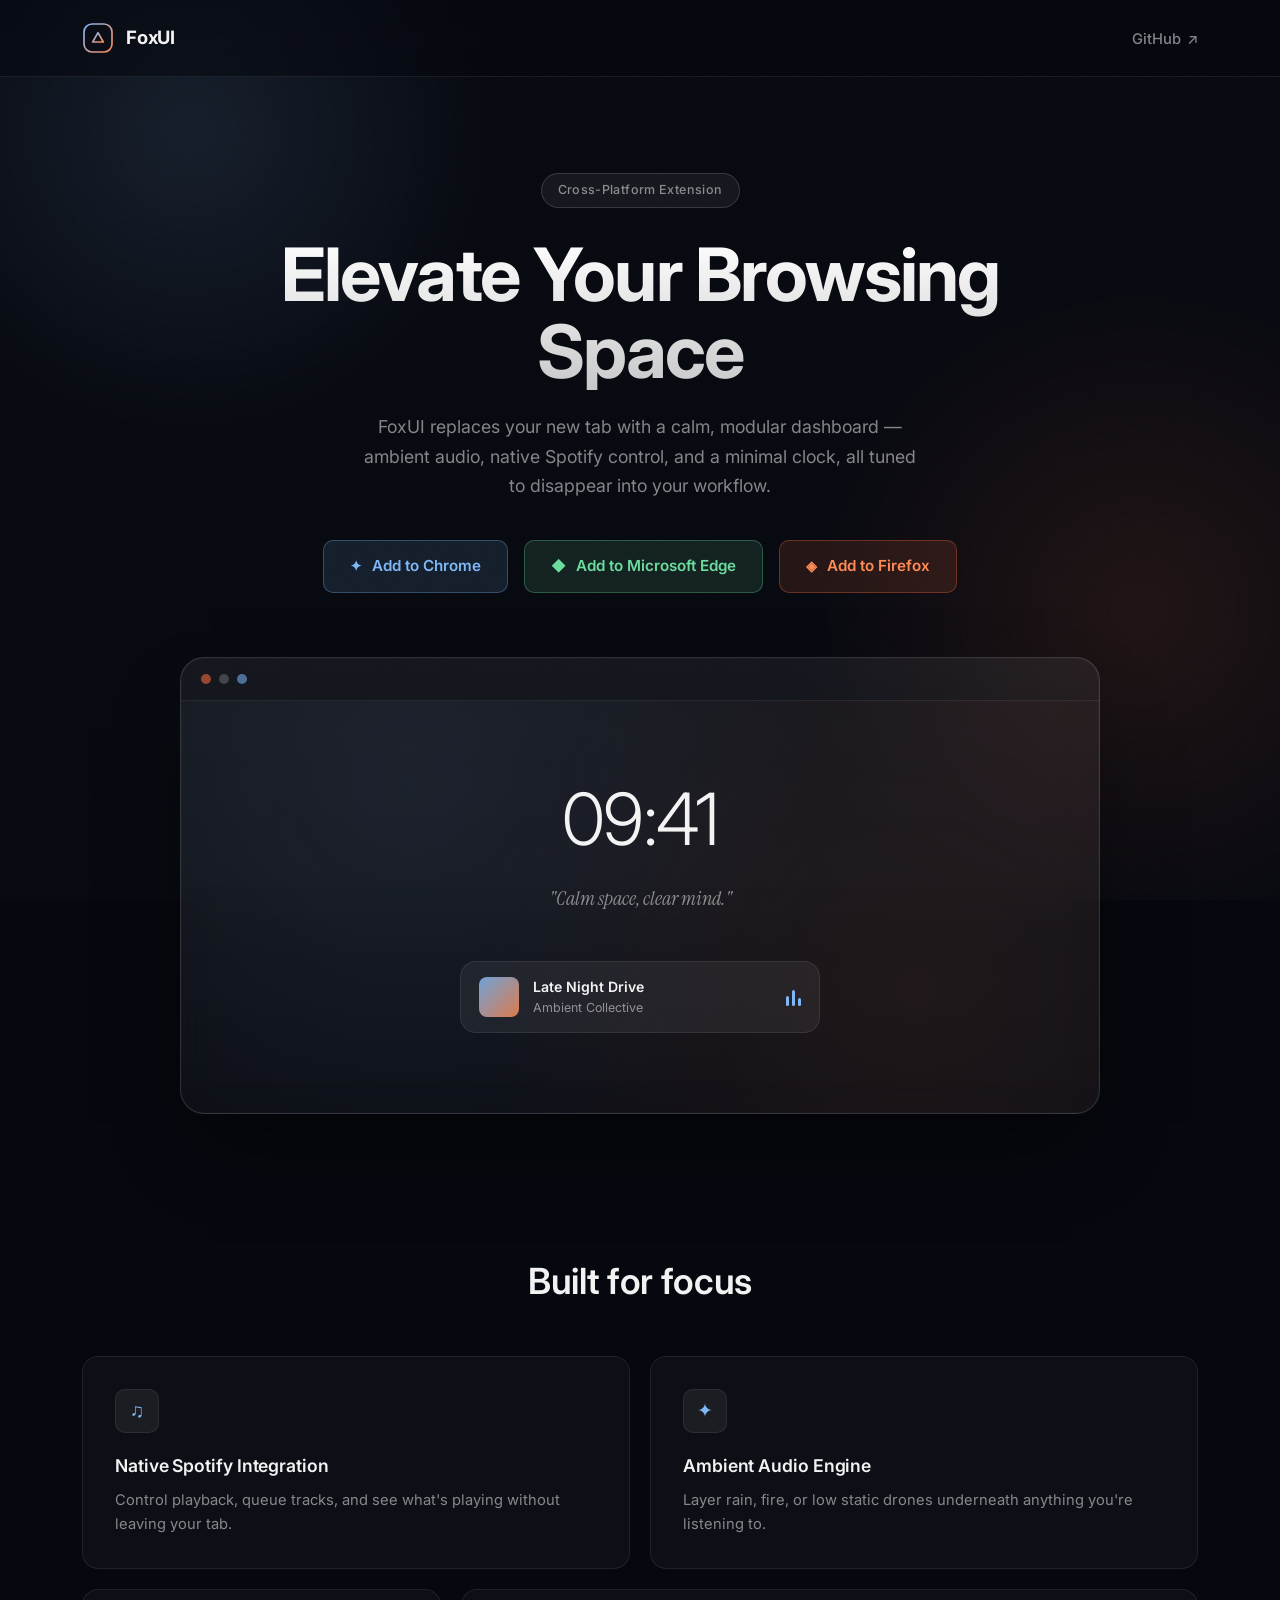
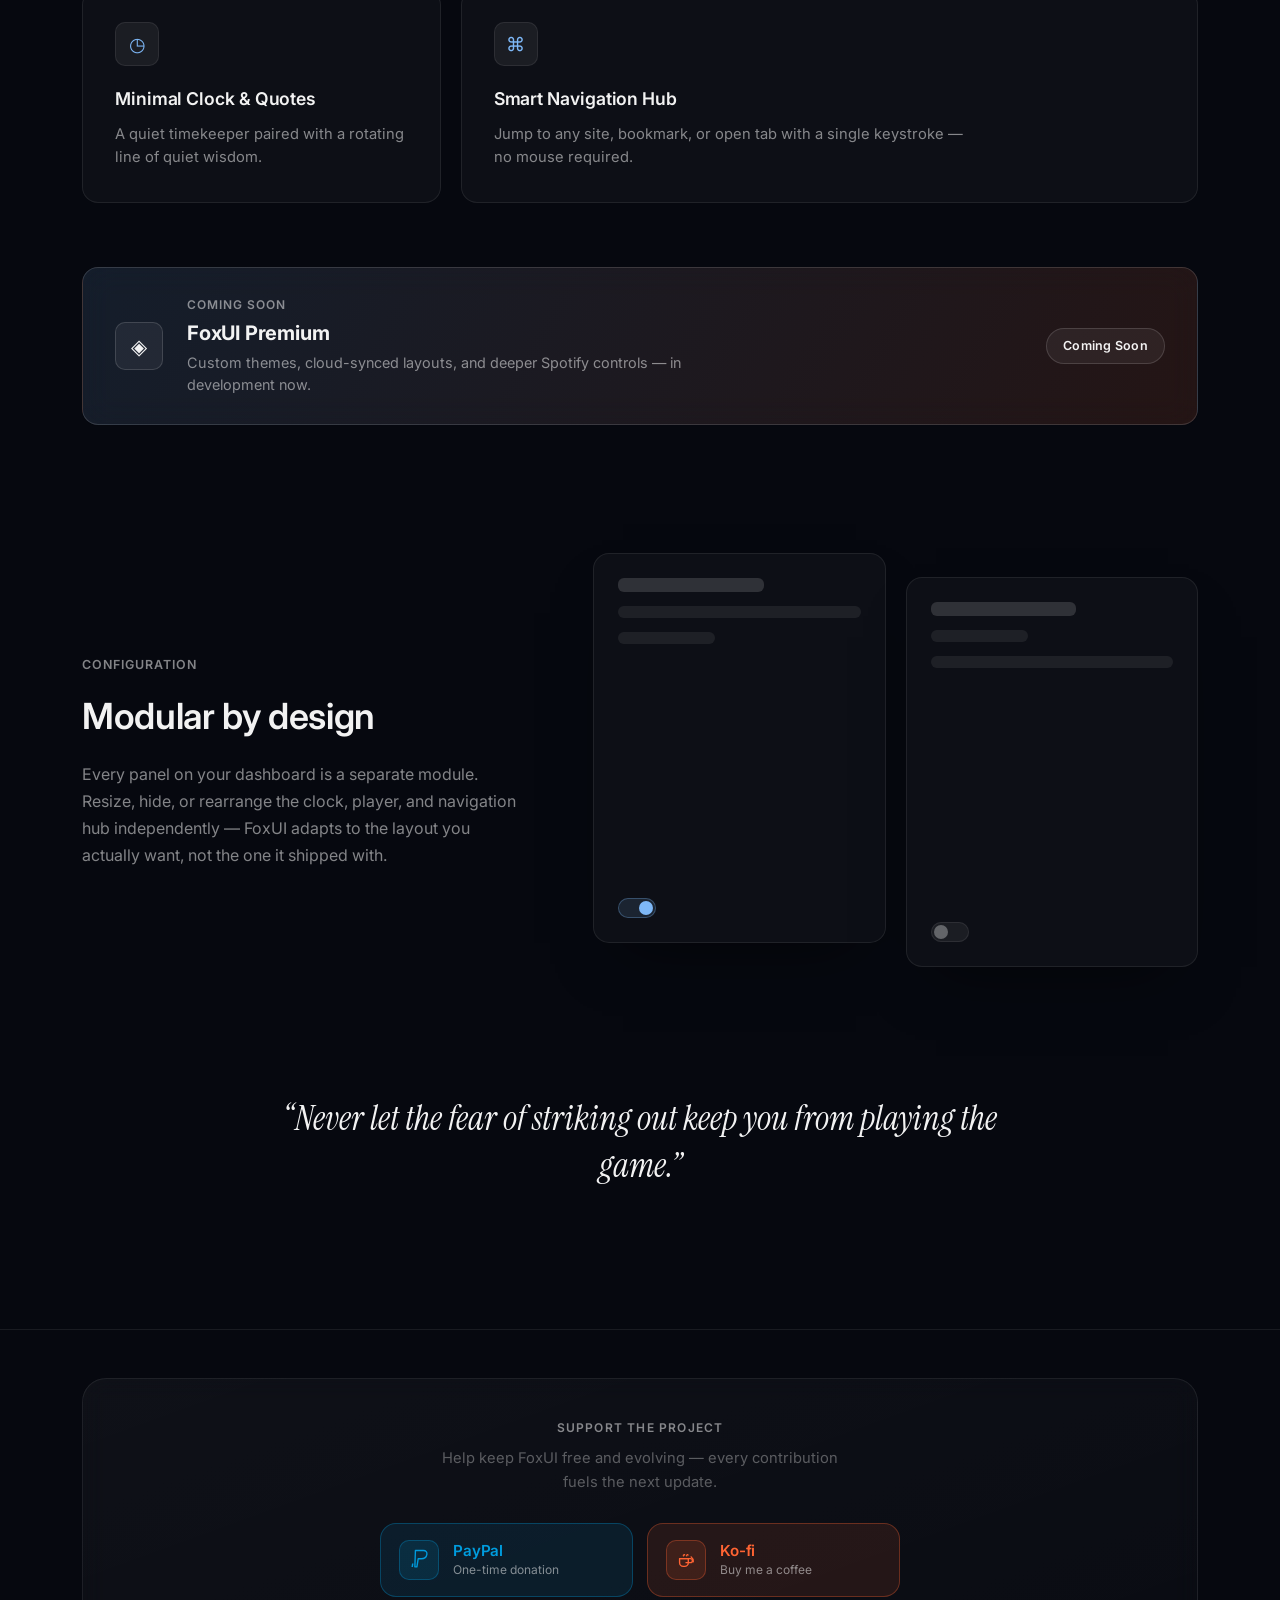
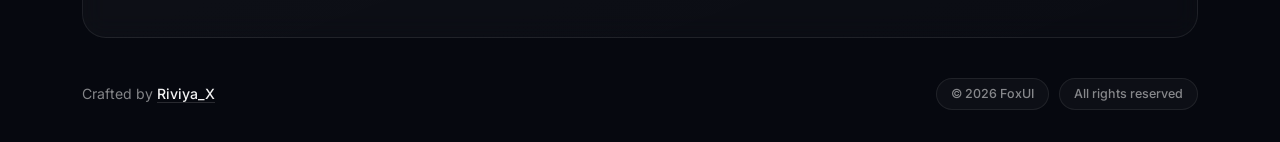
==== commit 85c53802: "Update index.html" ====
--- a/Site/index.html
+++ b/Site/index.html
@@ -9,7 +9,7 @@
   <link rel="preconnect" href="https://fonts.googleapis.com">
   <link rel="preconnect" href="https://fonts.gstatic.com" crossorigin>
   <link href="https://fonts.googleapis.com/css2?family=Inter:wght@300;400;500;600;700&family=Instrument+Serif:ital@1&display=swap" rel="stylesheet">
-
+  <link rel="shortcut icon" href="logo.png" type="image/x-icon">
   <link rel="stylesheet" href="style.css" />
 </head>
 <body>
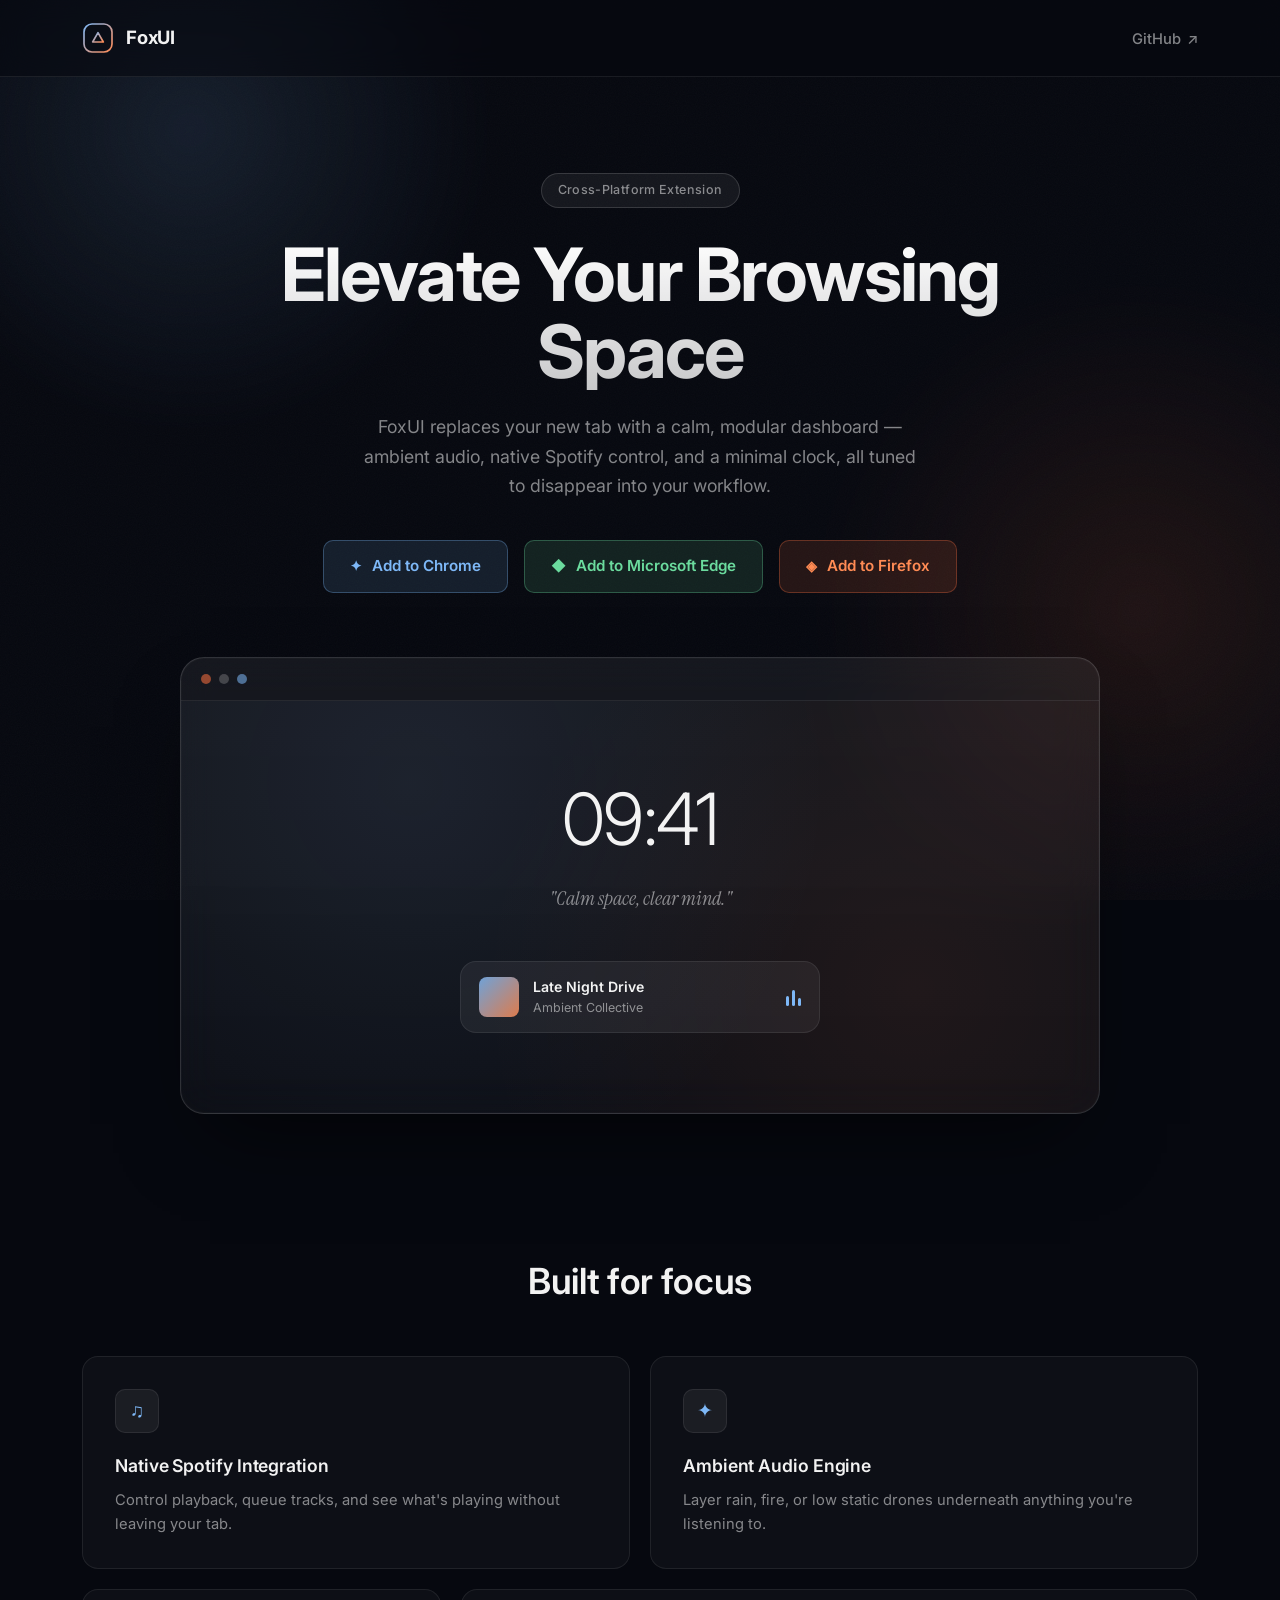
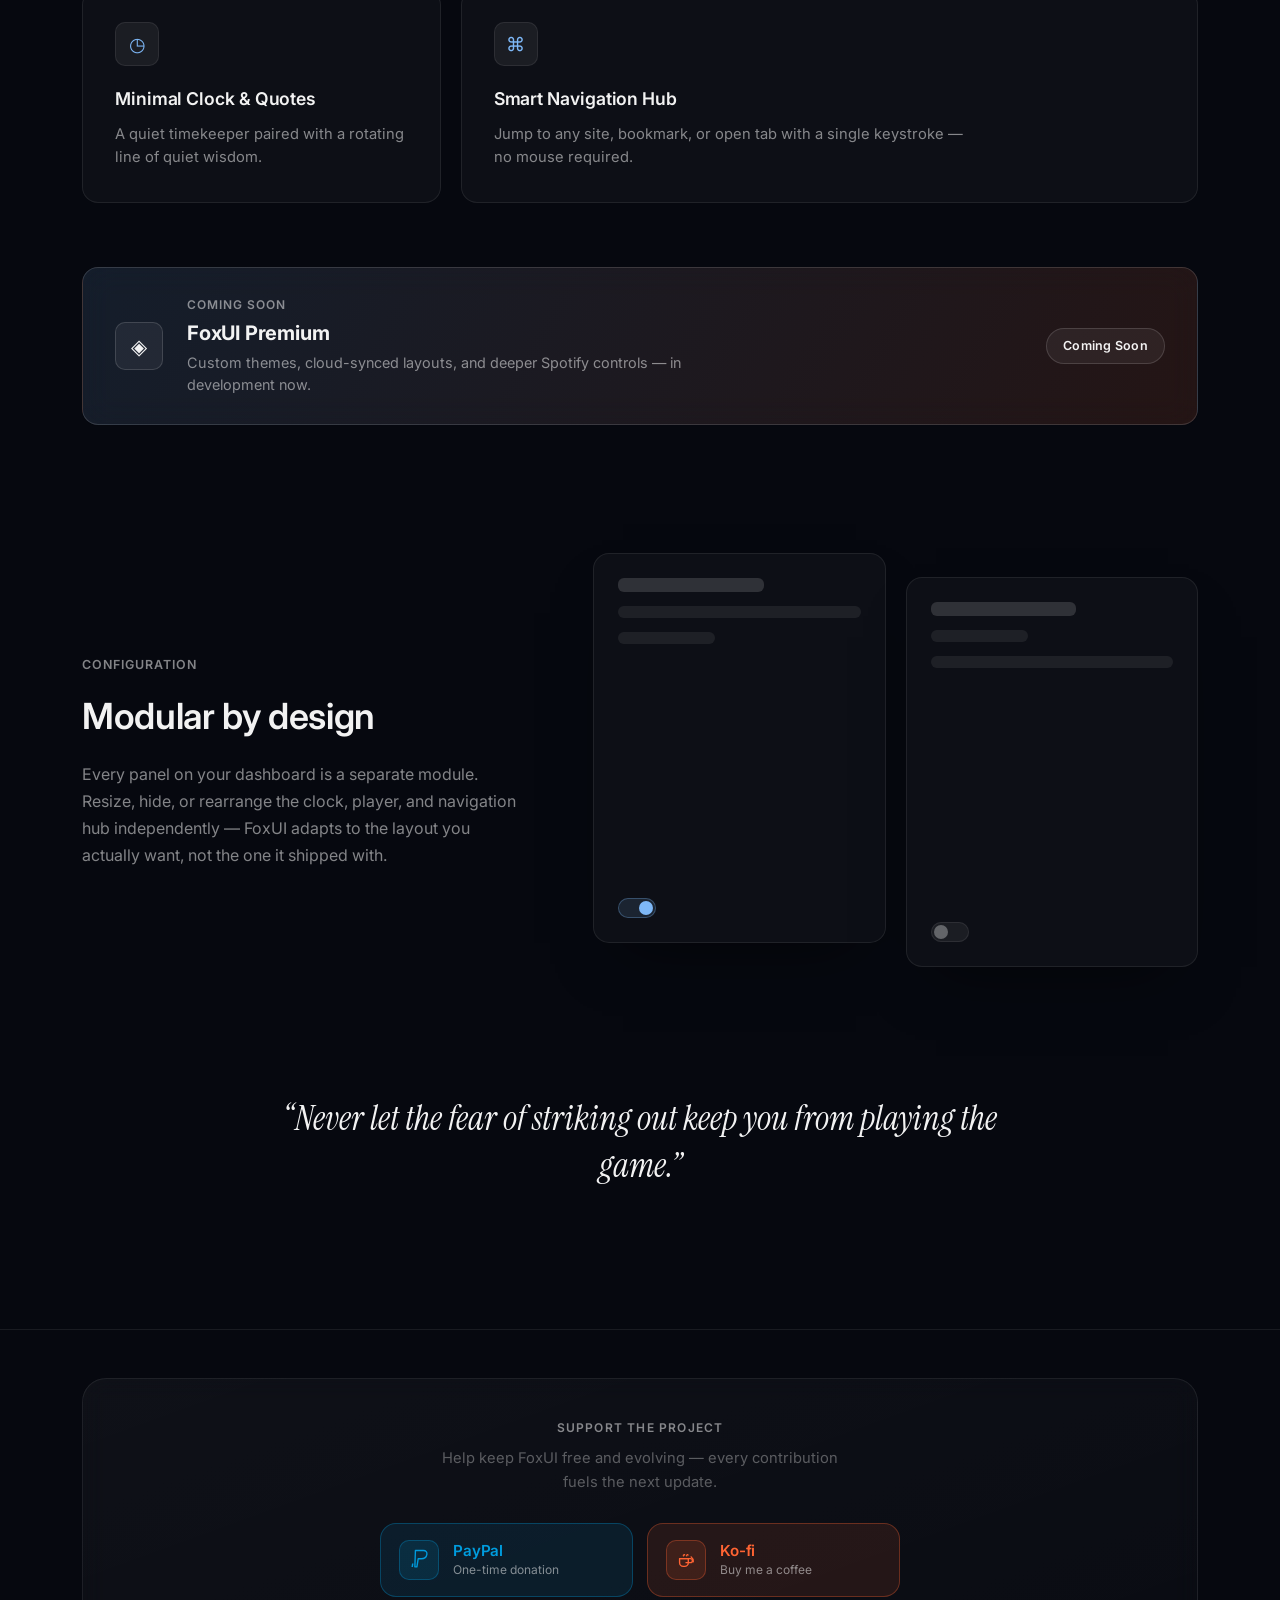
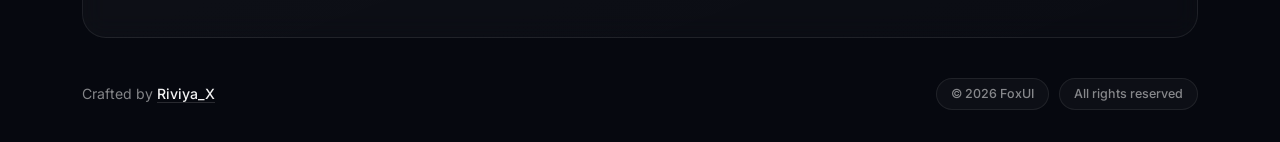
==== commit 77e7bd03: "Add social media meta tags and og-banner Add Open Graph and Twitter Card meta tags to improve social" ====
--- a/Site/index.html
+++ b/Site/index.html
@@ -1,328 +1,491 @@
-<!DOCTYPE html>
+<!doctype html>
 <html lang="en">
-<head>
-  <meta charset="UTF-8" />
-  <meta name="viewport" content="width=device-width, initial-scale=1.0" />
-  <title>FoxUI — Elevate Your Browsing Space</title>
-  <meta name="description" content="FoxUI is a cross-platform browser extension that brings ambient audio, native Spotify integration, and a calm, modular dashboard to your new tab." />
-
-  <link rel="preconnect" href="https://fonts.googleapis.com">
-  <link rel="preconnect" href="https://fonts.gstatic.com" crossorigin>
-  <link href="https://fonts.googleapis.com/css2?family=Inter:wght@300;400;500;600;700&family=Instrument+Serif:ital@1&display=swap" rel="stylesheet">
-  <link rel="shortcut icon" href="logo.png" type="image/x-icon">
-  <link rel="stylesheet" href="style.css" />
-</head>
-<body>
-
-  <!-- Ambient background glows -->
-  <div class="ambient-bg" aria-hidden="true">
-    <div class="glow glow-chrome"></div>
-    <div class="glow glow-firefox"></div>
-  </div>
-
-  <div class="page">
-
-    <!-- ===================== NAVBAR ===================== -->
-    <header class="navbar">
-      <div class="navbar__inner">
-        <a href="#" class="brand" aria-label="FoxUI home">
-          <img
-            class="brand__logo"
-            src="data:image/svg+xml;utf8,%3Csvg xmlns='http://www.w3.org/2000/svg' viewBox='0 0 48 48'%3E%3Cdefs%3E%3ClinearGradient id='g' x1='0' y1='0' x2='1' y2='1'%3E%3Cstop offset='0' stop-color='%237eb8f7'/%3E%3Cstop offset='1' stop-color='%23ff8b54'/%3E%3C/linearGradient%3E%3C/defs%3E%3Crect x='3' y='3' width='42' height='42' rx='12' fill='none' stroke='url(%23g)' stroke-width='2.5'/%3E%3Cpath d='M16 30 L24 16 L32 30 Z' fill='none' stroke='url(%23g)' stroke-width='2.5' stroke-linejoin='round'/%3E%3C/svg%3E"
-            alt="FoxUI logo"
-            width="32"
-            height="32"
-            loading="eager"
-          />
-          <span class="brand__name">FoxUI</span>
-        </a>
-
-        <nav class="navbar__links" aria-label="Primary">
-          <a class="navbar__github" href="https://github.com/riviyax/foxui" target="_blank" rel="noopener noreferrer">
-            GitHub <span aria-hidden="true">↗</span>
+  <head>
+    <meta charset="UTF-8" />
+    <meta name="viewport" content="width=device-width, initial-scale=1.0" />
+    <title>FoxUI — Elevate Your Browsing Space</title>
+    <meta
+      name="description"
+      content="FoxUI is a cross-platform browser extension that brings ambient audio, native Spotify integration, and a calm, modular dashboard to your new tab."
+    />
+
+    <link rel="preconnect" href="https://fonts.googleapis.com" />
+    <link rel="preconnect" href="https://fonts.gstatic.com" crossorigin />
+    <link
+      href="https://fonts.googleapis.com/css2?family=Inter:wght@300;400;500;600;700&family=Instrument+Serif:ital@1&display=swap"
+      rel="stylesheet"
+    />
+    <link rel="shortcut icon" href="logo.png" type="image/x-icon" />
+    <!-- Open Graph / Facebook -->
+    <meta property="og:type" content="website" />
+    <meta property="og:url" content="https://riviyax.github.io/foxui/" />
+    <!-- Replace with your actual live URL -->
+    <meta property="og:title" content="FoxUI — Elevate Your Browsing Space" />
+    <meta
+      property="og:description"
+      content="FoxUI replaces your new tab with a calm, modular dashboard featuring ambient audio, native Spotify integration, and a minimal clock."
+    />
+    <meta
+      property="og:image"
+      content="og-banner.png"
+    />
+    <!-- Absolute path to your banner -->
+
+    <!-- Twitter -->
+    <meta property="twitter:card" content="summary_large_image" />
+    <meta property="twitter:url" content="https://riviyax.github.io/foxui/" />
+    <!-- Replace with your actual live URL -->
+    <meta
+      property="twitter:title"
+      content="FoxUI — Elevate Your Browsing Space"
+    />
+    <meta
+      property="twitter:description"
+      content="FoxUI replaces your new tab with a calm, modular dashboard featuring ambient audio, native Spotify integration, and a minimal clock."
+    />
+    <meta
+      property="twitter:image"
+      content="og-banner.png"
+    />
+    <!-- Absolute path to your banner -->
+    <link rel="stylesheet" href="style.css" />
+  </head>
+  <body>
+    <!-- Ambient background glows -->
+    <div class="ambient-bg" aria-hidden="true">
+      <div class="glow glow-chrome"></div>
+      <div class="glow glow-firefox"></div>
+    </div>
+
+    <div class="page">
+      <!-- ===================== NAVBAR ===================== -->
+      <header class="navbar">
+        <div class="navbar__inner">
+          <a href="#" class="brand" aria-label="FoxUI home">
+            <img
+              class="brand__logo"
+              src="data:image/svg+xml;utf8,%3Csvg xmlns='http://www.w3.org/2000/svg' viewBox='0 0 48 48'%3E%3Cdefs%3E%3ClinearGradient id='g' x1='0' y1='0' x2='1' y2='1'%3E%3Cstop offset='0' stop-color='%237eb8f7'/%3E%3Cstop offset='1' stop-color='%23ff8b54'/%3E%3C/linearGradient%3E%3C/defs%3E%3Crect x='3' y='3' width='42' height='42' rx='12' fill='none' stroke='url(%23g)' stroke-width='2.5'/%3E%3Cpath d='M16 30 L24 16 L32 30 Z' fill='none' stroke='url(%23g)' stroke-width='2.5' stroke-linejoin='round'/%3E%3C/svg%3E"
+              alt="FoxUI logo"
+              width="32"
+              height="32"
+              loading="eager"
+            />
+            <span class="brand__name">FoxUI</span>
           </a>
-        </nav>
-      </div>
-    </header>
-
-    <main>
-
-      <!-- ===================== HERO ===================== -->
-      <section class="hero" aria-labelledby="hero-title">
-        <div class="hero__inner">
-          <span class="badge">Cross-Platform Extension</span>
-
-          <h1 id="hero-title" class="hero__title">Elevate Your Browsing Space</h1>
-
-          <p class="hero__subtitle">
-            FoxUI replaces your new tab with a calm, modular dashboard — ambient audio,
-            native Spotify control, and a minimal clock, all tuned to disappear into your workflow.
-          </p>
-
-          <div class="cta-row">
-            <button type="button" class="btn btn--chrome" data-open-modal="release-modal">
-              <span class="btn__icon" aria-hidden="true">✦</span>
-              Add to Chrome
-            </button>
-            <button type="button" class="btn btn--edge" data-open-modal="release-modal">
-              <span class="btn__icon" aria-hidden="true">◆</span>
-              Add to Microsoft Edge
-            </button>
-            <a href="https://addons.mozilla.org/en-US/firefox/addon/foxui-custom-chrome-tab/" class="btn btn--firefox">
-              <span class="btn__icon" aria-hidden="true">◈</span>
-              Add to Firefox
-            </a>
-          </div>
-        </div>
-
-        <!-- ===================== MOCKUP WINDOW ===================== -->
-        <div class="mockup" role="img" aria-label="Preview of the FoxUI dashboard showing the ambient new tab interface">
-          <div class="mockup__chrome">
-            <span class="mockup__dot mockup__dot--a"></span>
-            <span class="mockup__dot mockup__dot--b"></span>
-            <span class="mockup__dot mockup__dot--c"></span>
-          </div>
-          <div class="mockup__screen">
-            <div class="mockup__clock">09:41</div>
-            <div class="mockup__quote">"Calm space, clear mind."</div>
-            <div class="mockup__player">
-              <div class="mockup__player-art" aria-hidden="true"></div>
-              <div class="mockup__player-meta">
-                <span class="mockup__player-track">Late Night Drive</span>
-                <span class="mockup__player-artist">Ambient Collective</span>
-              </div>
-              <span class="mockup__player-icon" aria-hidden="true">
-                <span class="eq-bar"></span>
-                <span class="eq-bar"></span>
-                <span class="eq-bar"></span>
-              </span>
-            </div>
-          </div>
-        </div>
-      </section>
-
-      <!-- ===================== FEATURES GRID ===================== -->
-      <section class="features" aria-labelledby="features-title">
-        <h2 id="features-title" class="section-title">Built for focus</h2>
-
-        <div class="features__grid">
-          <article class="card card--span-6">
-            <span class="card__icon" aria-hidden="true">♫</span>
-            <h3 class="card__title">Native Spotify Integration</h3>
-            <p class="card__text">Control playback, queue tracks, and see what's playing without leaving your tab.</p>
-          </article>
-
-          <article class="card card--span-6">
-            <span class="card__icon" aria-hidden="true">✦</span>
-            <h3 class="card__title">Ambient Audio Engine</h3>
-            <p class="card__text">Layer rain, fire, or low static drones underneath anything you're listening to.</p>
-          </article>
-
-          <article class="card card--span-4">
-            <span class="card__icon" aria-hidden="true">◷</span>
-            <h3 class="card__title">Minimal Clock &amp; Quotes</h3>
-            <p class="card__text">A quiet timekeeper paired with a rotating line of quiet wisdom.</p>
-          </article>
-
-          <article class="card card--span-8">
-            <span class="card__icon" aria-hidden="true">⌘</span>
-            <h3 class="card__title">Smart Navigation Hub</h3>
-            <p class="card__text">Jump to any site, bookmark, or open tab with a single keystroke — no mouse required.</p>
-          </article>
-        </div>
-      </section>
-
-      <!-- ===================== PREMIUM TEASER ===================== -->
-      <section class="premium" aria-labelledby="premium-title">
-        <div class="premium__panel">
-          <span class="premium__icon" aria-hidden="true">◈</span>
-          <div class="premium__copy">
-            <span class="premium__eyebrow">Coming soon</span>
-            <h2 id="premium-title" class="premium__title">FoxUI Premium</h2>
-            <p class="premium__text">Custom themes, cloud-synced layouts, and deeper Spotify controls — in development now.</p>
-          </div>
-          <span class="premium__status">Coming Soon</span>
-        </div>
-      </section>
-
-      <!-- ===================== SETTINGS / DUAL PANEL ===================== -->
-      <section class="settings" aria-labelledby="settings-title">
-        <div class="settings__copy">
-          <span class="eyebrow">Configuration</span>
-          <h2 id="settings-title" class="section-title">Modular by design</h2>
-          <p class="settings__text">
-            Every panel on your dashboard is a separate module. Resize, hide, or rearrange
-            the clock, player, and navigation hub independently — FoxUI adapts to the layout
-            you actually want, not the one it shipped with.
-          </p>
-        </div>
-
-        <div class="settings__panels">
-          <div class="panel-img panel-img--a" role="img" aria-label="Settings panel showing layout density controls">
-            <div class="panel-img__row panel-img__row--title"></div>
-            <div class="panel-img__row"></div>
-            <div class="panel-img__row panel-img__row--short"></div>
-            <div class="panel-img__toggle"></div>
-          </div>
-          <div class="panel-img panel-img--b" role="img" aria-label="Settings panel showing module visibility controls">
-            <div class="panel-img__row panel-img__row--title"></div>
-            <div class="panel-img__row panel-img__row--short"></div>
-            <div class="panel-img__row"></div>
-            <div class="panel-img__toggle panel-img__toggle--off"></div>
-          </div>
-        </div>
-      </section>
-
-      <!-- ===================== QUOTE BANNER ===================== -->
-      <section class="quote-banner" aria-label="Featured quote">
-        <p class="quote-banner__text">
-          “Never let the fear of striking out keep you from playing the game.”
-        </p>
-      </section>
-
-    </main>
-
-    <!-- ===================== FOOTER ===================== -->
-    <footer class="footer">
-      <div class="footer__inner">
-        <div class="footer__support">
-          <div class="footer__support-header">
-            <span class="footer__support-label">Support the project</span>
-            <p class="footer__support-text">Help keep FoxUI free and evolving — every contribution fuels the next update.</p>
-          </div>
-          <div class="footer__donate">
+
+          <nav class="navbar__links" aria-label="Primary">
             <a
-              href="https://www.paypal.com/donate/?hosted_button_id=242RGHUKPYWKY"
+              class="navbar__github"
+              href="https://github.com/riviyax/foxui"
               target="_blank"
               rel="noopener noreferrer"
-              class="donate-btn donate-btn--paypal"
-              aria-label="Donate via PayPal"
             >
-              <span class="donate-btn__icon" aria-hidden="true">
-                <svg viewBox="0 0 24 24" fill="none" xmlns="http://www.w3.org/2000/svg">
-                  <path d="M7.5 19.5h2.2l1.4-8.8h3.4c3.4 0 5.6-1.7 6.1-4.8.4-2.6-1-4.2-3.8-4.2H8.1L7.5 19.5Z" stroke="currentColor" stroke-width="1.5" stroke-linejoin="round"/>
-                  <path d="M6 19.5H3.8l.6-3.8H6l-.6 3.8Z" fill="currentColor"/>
-                </svg>
-              </span>
-              <span class="donate-btn__label">
-                <span class="donate-btn__name">PayPal</span>
-                <span class="donate-btn__hint">One-time donation</span>
-              </span>
-              <span class="donate-btn__arrow" aria-hidden="true">↗</span>
+              GitHub <span aria-hidden="true">↗</span>
             </a>
-            <a
-              href="https://ko-fi.com/riviya_x"
-              target="_blank"
-              rel="noopener noreferrer"
-              class="donate-btn donate-btn--kofi"
-              aria-label="Donate via Ko-fi"
+          </nav>
+        </div>
+      </header>
+
+      <main>
+        <!-- ===================== HERO ===================== -->
+        <section class="hero" aria-labelledby="hero-title">
+          <div class="hero__inner">
+            <span class="badge">Cross-Platform Extension</span>
+
+            <h1 id="hero-title" class="hero__title">
+              Elevate Your Browsing Space
+            </h1>
+
+            <p class="hero__subtitle">
+              FoxUI replaces your new tab with a calm, modular dashboard —
+              ambient audio, native Spotify control, and a minimal clock, all
+              tuned to disappear into your workflow.
+            </p>
+
+            <div class="cta-row">
+              <button
+                type="button"
+                class="btn btn--chrome"
+                data-open-modal="release-modal"
+              >
+                <span class="btn__icon" aria-hidden="true">✦</span>
+                Add to Chrome
+              </button>
+              <button
+                type="button"
+                class="btn btn--edge"
+                data-open-modal="release-modal"
+              >
+                <span class="btn__icon" aria-hidden="true">◆</span>
+                Add to Microsoft Edge
+              </button>
+              <a
+                href="https://addons.mozilla.org/en-US/firefox/addon/foxui-custom-chrome-tab/"
+                class="btn btn--firefox"
+              >
+                <span class="btn__icon" aria-hidden="true">◈</span>
+                Add to Firefox
+              </a>
+            </div>
+          </div>
+
+          <!-- ===================== MOCKUP WINDOW ===================== -->
+          <div
+            class="mockup"
+            role="img"
+            aria-label="Preview of the FoxUI dashboard showing the ambient new tab interface"
+          >
+            <div class="mockup__chrome">
+              <span class="mockup__dot mockup__dot--a"></span>
+              <span class="mockup__dot mockup__dot--b"></span>
+              <span class="mockup__dot mockup__dot--c"></span>
+            </div>
+            <div class="mockup__screen">
+              <div class="mockup__clock">09:41</div>
+              <div class="mockup__quote">"Calm space, clear mind."</div>
+              <div class="mockup__player">
+                <div class="mockup__player-art" aria-hidden="true"></div>
+                <div class="mockup__player-meta">
+                  <span class="mockup__player-track">Late Night Drive</span>
+                  <span class="mockup__player-artist">Ambient Collective</span>
+                </div>
+                <span class="mockup__player-icon" aria-hidden="true">
+                  <span class="eq-bar"></span>
+                  <span class="eq-bar"></span>
+                  <span class="eq-bar"></span>
+                </span>
+              </div>
+            </div>
+          </div>
+        </section>
+
+        <!-- ===================== FEATURES GRID ===================== -->
+        <section class="features" aria-labelledby="features-title">
+          <h2 id="features-title" class="section-title">Built for focus</h2>
+
+          <div class="features__grid">
+            <article class="card card--span-6">
+              <span class="card__icon" aria-hidden="true">♫</span>
+              <h3 class="card__title">Native Spotify Integration</h3>
+              <p class="card__text">
+                Control playback, queue tracks, and see what's playing without
+                leaving your tab.
+              </p>
+            </article>
+
+            <article class="card card--span-6">
+              <span class="card__icon" aria-hidden="true">✦</span>
+              <h3 class="card__title">Ambient Audio Engine</h3>
+              <p class="card__text">
+                Layer rain, fire, or low static drones underneath anything
+                you're listening to.
+              </p>
+            </article>
+
+            <article class="card card--span-4">
+              <span class="card__icon" aria-hidden="true">◷</span>
+              <h3 class="card__title">Minimal Clock &amp; Quotes</h3>
+              <p class="card__text">
+                A quiet timekeeper paired with a rotating line of quiet wisdom.
+              </p>
+            </article>
+
+            <article class="card card--span-8">
+              <span class="card__icon" aria-hidden="true">⌘</span>
+              <h3 class="card__title">Smart Navigation Hub</h3>
+              <p class="card__text">
+                Jump to any site, bookmark, or open tab with a single keystroke
+                — no mouse required.
+              </p>
+            </article>
+          </div>
+        </section>
+
+        <!-- ===================== PREMIUM TEASER ===================== -->
+        <section class="premium" aria-labelledby="premium-title">
+          <div class="premium__panel">
+            <span class="premium__icon" aria-hidden="true">◈</span>
+            <div class="premium__copy">
+              <span class="premium__eyebrow">Coming soon</span>
+              <h2 id="premium-title" class="premium__title">FoxUI Premium</h2>
+              <p class="premium__text">
+                Custom themes, cloud-synced layouts, and deeper Spotify controls
+                — in development now.
+              </p>
+            </div>
+            <span class="premium__status">Coming Soon</span>
+          </div>
+        </section>
+
+        <!-- ===================== SETTINGS / DUAL PANEL ===================== -->
+        <section class="settings" aria-labelledby="settings-title">
+          <div class="settings__copy">
+            <span class="eyebrow">Configuration</span>
+            <h2 id="settings-title" class="section-title">Modular by design</h2>
+            <p class="settings__text">
+              Every panel on your dashboard is a separate module. Resize, hide,
+              or rearrange the clock, player, and navigation hub independently —
+              FoxUI adapts to the layout you actually want, not the one it
+              shipped with.
+            </p>
+          </div>
+
+          <div class="settings__panels">
+            <div
+              class="panel-img panel-img--a"
+              role="img"
+              aria-label="Settings panel showing layout density controls"
             >
-              <span class="donate-btn__icon" aria-hidden="true">
-                <svg viewBox="0 0 24 24" fill="none" xmlns="http://www.w3.org/2000/svg">
-                  <path d="M5 10.5h11.8c1.2 0 2.2 1 2.2 2.2s-1 2.2-2.2 2.2H12" stroke="currentColor" stroke-width="1.5" stroke-linecap="round" stroke-linejoin="round"/>
-                  <path d="M5 10.5V15c0 2.2 1.8 4 4 4h1.5c2.2 0 4-1.8 4-4v-4.5H5Z" stroke="currentColor" stroke-width="1.5" stroke-linejoin="round"/>
-                  <path d="M9.2 7.5c-.3-.5-.1-1.1.4-1.3.4-.2.9 0 1 .4M12.8 7.5c-.3-.5-.1-1.1.4-1.3.4-.2.9 0 1 .4" stroke="currentColor" stroke-width="1.3" stroke-linecap="round"/>
-                  <path d="M17.5 8.5c1.5 1.2 2.5 3 2.5 5v.5" stroke="currentColor" stroke-width="1.3" stroke-linecap="round"/>
-                </svg>
-              </span>
-              <span class="donate-btn__label">
-                <span class="donate-btn__name">Ko-fi</span>
-                <span class="donate-btn__hint">Buy me a coffee</span>
-              </span>
-              <span class="donate-btn__arrow" aria-hidden="true">↗</span>
-            </a>
+              <div class="panel-img__row panel-img__row--title"></div>
+              <div class="panel-img__row"></div>
+              <div class="panel-img__row panel-img__row--short"></div>
+              <div class="panel-img__toggle"></div>
+            </div>
+            <div
+              class="panel-img panel-img--b"
+              role="img"
+              aria-label="Settings panel showing module visibility controls"
+            >
+              <div class="panel-img__row panel-img__row--title"></div>
+              <div class="panel-img__row panel-img__row--short"></div>
+              <div class="panel-img__row"></div>
+              <div class="panel-img__toggle panel-img__toggle--off"></div>
+            </div>
+          </div>
+        </section>
+
+        <!-- ===================== QUOTE BANNER ===================== -->
+        <section class="quote-banner" aria-label="Featured quote">
+          <p class="quote-banner__text">
+            “Never let the fear of striking out keep you from playing the game.”
+          </p>
+        </section>
+      </main>
+
+      <!-- ===================== FOOTER ===================== -->
+      <footer class="footer">
+        <div class="footer__inner">
+          <div class="footer__support">
+            <div class="footer__support-header">
+              <span class="footer__support-label">Support the project</span>
+              <p class="footer__support-text">
+                Help keep FoxUI free and evolving — every contribution fuels the
+                next update.
+              </p>
+            </div>
+            <div class="footer__donate">
+              <a
+                href="https://www.paypal.com/donate/?hosted_button_id=242RGHUKPYWKY"
+                target="_blank"
+                rel="noopener noreferrer"
+                class="donate-btn donate-btn--paypal"
+                aria-label="Donate via PayPal"
+              >
+                <span class="donate-btn__icon" aria-hidden="true">
+                  <svg
+                    viewBox="0 0 24 24"
+                    fill="none"
+                    xmlns="http://www.w3.org/2000/svg"
+                  >
+                    <path
+                      d="M7.5 19.5h2.2l1.4-8.8h3.4c3.4 0 5.6-1.7 6.1-4.8.4-2.6-1-4.2-3.8-4.2H8.1L7.5 19.5Z"
+                      stroke="currentColor"
+                      stroke-width="1.5"
+                      stroke-linejoin="round"
+                    />
+                    <path
+                      d="M6 19.5H3.8l.6-3.8H6l-.6 3.8Z"
+                      fill="currentColor"
+                    />
+                  </svg>
+                </span>
+                <span class="donate-btn__label">
+                  <span class="donate-btn__name">PayPal</span>
+                  <span class="donate-btn__hint">One-time donation</span>
+                </span>
+                <span class="donate-btn__arrow" aria-hidden="true">↗</span>
+              </a>
+              <a
+                href="https://ko-fi.com/riviya_x"
+                target="_blank"
+                rel="noopener noreferrer"
+                class="donate-btn donate-btn--kofi"
+                aria-label="Donate via Ko-fi"
+              >
+                <span class="donate-btn__icon" aria-hidden="true">
+                  <svg
+                    viewBox="0 0 24 24"
+                    fill="none"
+                    xmlns="http://www.w3.org/2000/svg"
+                  >
+                    <path
+                      d="M5 10.5h11.8c1.2 0 2.2 1 2.2 2.2s-1 2.2-2.2 2.2H12"
+                      stroke="currentColor"
+                      stroke-width="1.5"
+                      stroke-linecap="round"
+                      stroke-linejoin="round"
+                    />
+                    <path
+                      d="M5 10.5V15c0 2.2 1.8 4 4 4h1.5c2.2 0 4-1.8 4-4v-4.5H5Z"
+                      stroke="currentColor"
+                      stroke-width="1.5"
+                      stroke-linejoin="round"
+                    />
+                    <path
+                      d="M9.2 7.5c-.3-.5-.1-1.1.4-1.3.4-.2.9 0 1 .4M12.8 7.5c-.3-.5-.1-1.1.4-1.3.4-.2.9 0 1 .4"
+                      stroke="currentColor"
+                      stroke-width="1.3"
+                      stroke-linecap="round"
+                    />
+                    <path
+                      d="M17.5 8.5c1.5 1.2 2.5 3 2.5 5v.5"
+                      stroke="currentColor"
+                      stroke-width="1.3"
+                      stroke-linecap="round"
+                    />
+                  </svg>
+                </span>
+                <span class="donate-btn__label">
+                  <span class="donate-btn__name">Ko-fi</span>
+                  <span class="donate-btn__hint">Buy me a coffee</span>
+                </span>
+                <span class="donate-btn__arrow" aria-hidden="true">↗</span>
+              </a>
+            </div>
+          </div>
+
+          <div class="footer__base">
+            <p class="footer__credit">
+              Crafted by
+              <a href="https://riviyax.site" class="footer__link">Riviya_X</a>
+            </p>
+            <div class="footer__tags">
+              <span class="tag">© 2026 FoxUI</span>
+              <span class="tag">All rights reserved</span>
+            </div>
           </div>
         </div>
-
-        <div class="footer__base">
-          <p class="footer__credit">Crafted by <a href="https://riviyax.site" class="footer__link">Riviya_X</a></p>
-          <div class="footer__tags">
-            <span class="tag">© 2026 FoxUI</span>
-            <span class="tag">All rights reserved</span>
-          </div>
+      </footer>
+    </div>
+
+    <!-- ===================== RELEASE STATUS MODAL ===================== -->
+    <div class="modal-overlay" id="release-modal" aria-hidden="true">
+      <div
+        class="modal"
+        role="dialog"
+        aria-modal="true"
+        aria-labelledby="modal-title"
+        aria-describedby="modal-desc"
+      >
+        <button
+          type="button"
+          class="modal__close"
+          data-close-modal
+          aria-label="Close dialog"
+        >
+          ✕
+        </button>
+
+        <span class="modal__eyebrow">Not on the store yet</span>
+        <h2 id="modal-title" class="modal__title">
+          We haven't published to the Web Store
+        </h2>
+        <p id="modal-desc" class="modal__text">
+          FoxUI isn't listed on the Chrome or Edge add-on stores yet — the
+          one-time $5 developer registration fee is still blocking that step.
+          Until then, you can watch a quick walkthrough below and grab the
+          source to install it manually.
+        </p>
+
+        <div class="modal__video">
+          <iframe
+            width="560"
+            height="315"
+            src="https://www.youtube.com/embed/8auc1vRZd1Y?si=msr60VP6R238j_bO"
+            title="YouTube video player"
+            frameborder="0"
+            allow="
+              accelerometer;
+              autoplay;
+              clipboard-write;
+              encrypted-media;
+              gyroscope;
+              picture-in-picture;
+              web-share;
+            "
+            referrerpolicy="strict-origin-when-cross-origin"
+            allowfullscreen
+          ></iframe>
+        </div>
+
+        <div class="modal__actions">
+          <a
+            href="https://github.com/riviyax/foxui/releases/latest"
+            target="_blank"
+            rel="noopener noreferrer"
+            class="btn btn--chrome modal__download"
+          >
+            <span class="btn__icon" aria-hidden="true">⇩</span>
+            Download Source Code
+          </a>
+          <button type="button" class="btn btn--ghost" data-close-modal>
+            Maybe later
+          </button>
         </div>
       </div>
-    </footer>
-
-  </div>
-
-  <!-- ===================== RELEASE STATUS MODAL ===================== -->
-  <div class="modal-overlay" id="release-modal" aria-hidden="true">
-    <div class="modal" role="dialog" aria-modal="true" aria-labelledby="modal-title" aria-describedby="modal-desc">
-      <button type="button" class="modal__close" data-close-modal aria-label="Close dialog">✕</button>
-
-      <span class="modal__eyebrow">Not on the store yet</span>
-      <h2 id="modal-title" class="modal__title">We haven't published to the Web Store</h2>
-      <p id="modal-desc" class="modal__text">
-        FoxUI isn't listed on the Chrome or Edge add-on stores yet — the one-time
-        $5 developer registration fee is still blocking that step. Until then, you
-        can watch a quick walkthrough below and grab the source to install it manually.
-      </p>
-
-      <div class="modal__video">
- <iframe width="560" height="315" src="https://www.youtube.com/embed/8auc1vRZd1Y?si=msr60VP6R238j_bO" title="YouTube video player" frameborder="0" allow="accelerometer; autoplay; clipboard-write; encrypted-media; gyroscope; picture-in-picture; web-share" referrerpolicy="strict-origin-when-cross-origin" allowfullscreen></iframe>
-      </div>
-
-      <div class="modal__actions">
-        <a href="https://github.com/riviyax/foxui/releases/latest" target="_blank" rel="noopener noreferrer" class="btn btn--chrome modal__download">
-          <span class="btn__icon" aria-hidden="true">⇩</span>
-          Download Source Code
-        </a>
-        <button type="button" class="btn btn--ghost" data-close-modal>Maybe later</button>
-      </div>
     </div>
-  </div>
-
-  <script>
-    (function () {
-      var openTriggers = document.querySelectorAll('[data-open-modal]');
-      var closeTriggers = document.querySelectorAll('[data-close-modal]');
-      var lastFocused = null;
-
-      function openModal(id) {
-        var modal = document.getElementById(id);
-        if (!modal) return;
-        lastFocused = document.activeElement;
-        modal.classList.add('is-open');
-        modal.setAttribute('aria-hidden', 'false');
-        document.body.classList.add('modal-open');
-        var closeBtn = modal.querySelector('.modal__close');
-        if (closeBtn) closeBtn.focus();
-      }
-
-      function closeModal(modal) {
-        modal.classList.remove('is-open');
-        modal.setAttribute('aria-hidden', 'true');
-        document.body.classList.remove('modal-open');
-        if (lastFocused) lastFocused.focus();
-      }
-
-      openTriggers.forEach(function (btn) {
-        btn.addEventListener('click', function () {
-          openModal(btn.getAttribute('data-open-modal'));
+
+    <script>
+      (function () {
+        var openTriggers = document.querySelectorAll("[data-open-modal]");
+        var closeTriggers = document.querySelectorAll("[data-close-modal]");
+        var lastFocused = null;
+
+        function openModal(id) {
+          var modal = document.getElementById(id);
+          if (!modal) return;
+          lastFocused = document.activeElement;
+          modal.classList.add("is-open");
+          modal.setAttribute("aria-hidden", "false");
+          document.body.classList.add("modal-open");
+          var closeBtn = modal.querySelector(".modal__close");
+          if (closeBtn) closeBtn.focus();
+        }
+
+        function closeModal(modal) {
+          modal.classList.remove("is-open");
+          modal.setAttribute("aria-hidden", "true");
+          document.body.classList.remove("modal-open");
+          if (lastFocused) lastFocused.focus();
+        }
+
+        openTriggers.forEach(function (btn) {
+          btn.addEventListener("click", function () {
+            openModal(btn.getAttribute("data-open-modal"));
+          });
         });
-      });
-
-      closeTriggers.forEach(function (btn) {
-        btn.addEventListener('click', function () {
-          var modal = btn.closest('.modal-overlay');
-          if (modal) closeModal(modal);
+
+        closeTriggers.forEach(function (btn) {
+          btn.addEventListener("click", function () {
+            var modal = btn.closest(".modal-overlay");
+            if (modal) closeModal(modal);
+          });
         });
-      });
-
-      document.querySelectorAll('.modal-overlay').forEach(function (overlay) {
-        overlay.addEventListener('click', function (e) {
-          if (e.target === overlay) closeModal(overlay);
+
+        document.querySelectorAll(".modal-overlay").forEach(function (overlay) {
+          overlay.addEventListener("click", function (e) {
+            if (e.target === overlay) closeModal(overlay);
+          });
         });
-      });
-
-      document.addEventListener('keydown', function (e) {
-        if (e.key === 'Escape') {
-          document.querySelectorAll('.modal-overlay.is-open').forEach(closeModal);
-        }
-      });
-    })();
-  </script>
-
-</body>
-</html>+
+        document.addEventListener("keydown", function (e) {
+          if (e.key === "Escape") {
+            document
+              .querySelectorAll(".modal-overlay.is-open")
+              .forEach(closeModal);
+          }
+        });
+      })();
+    </script>
+  </body>
+</html>
